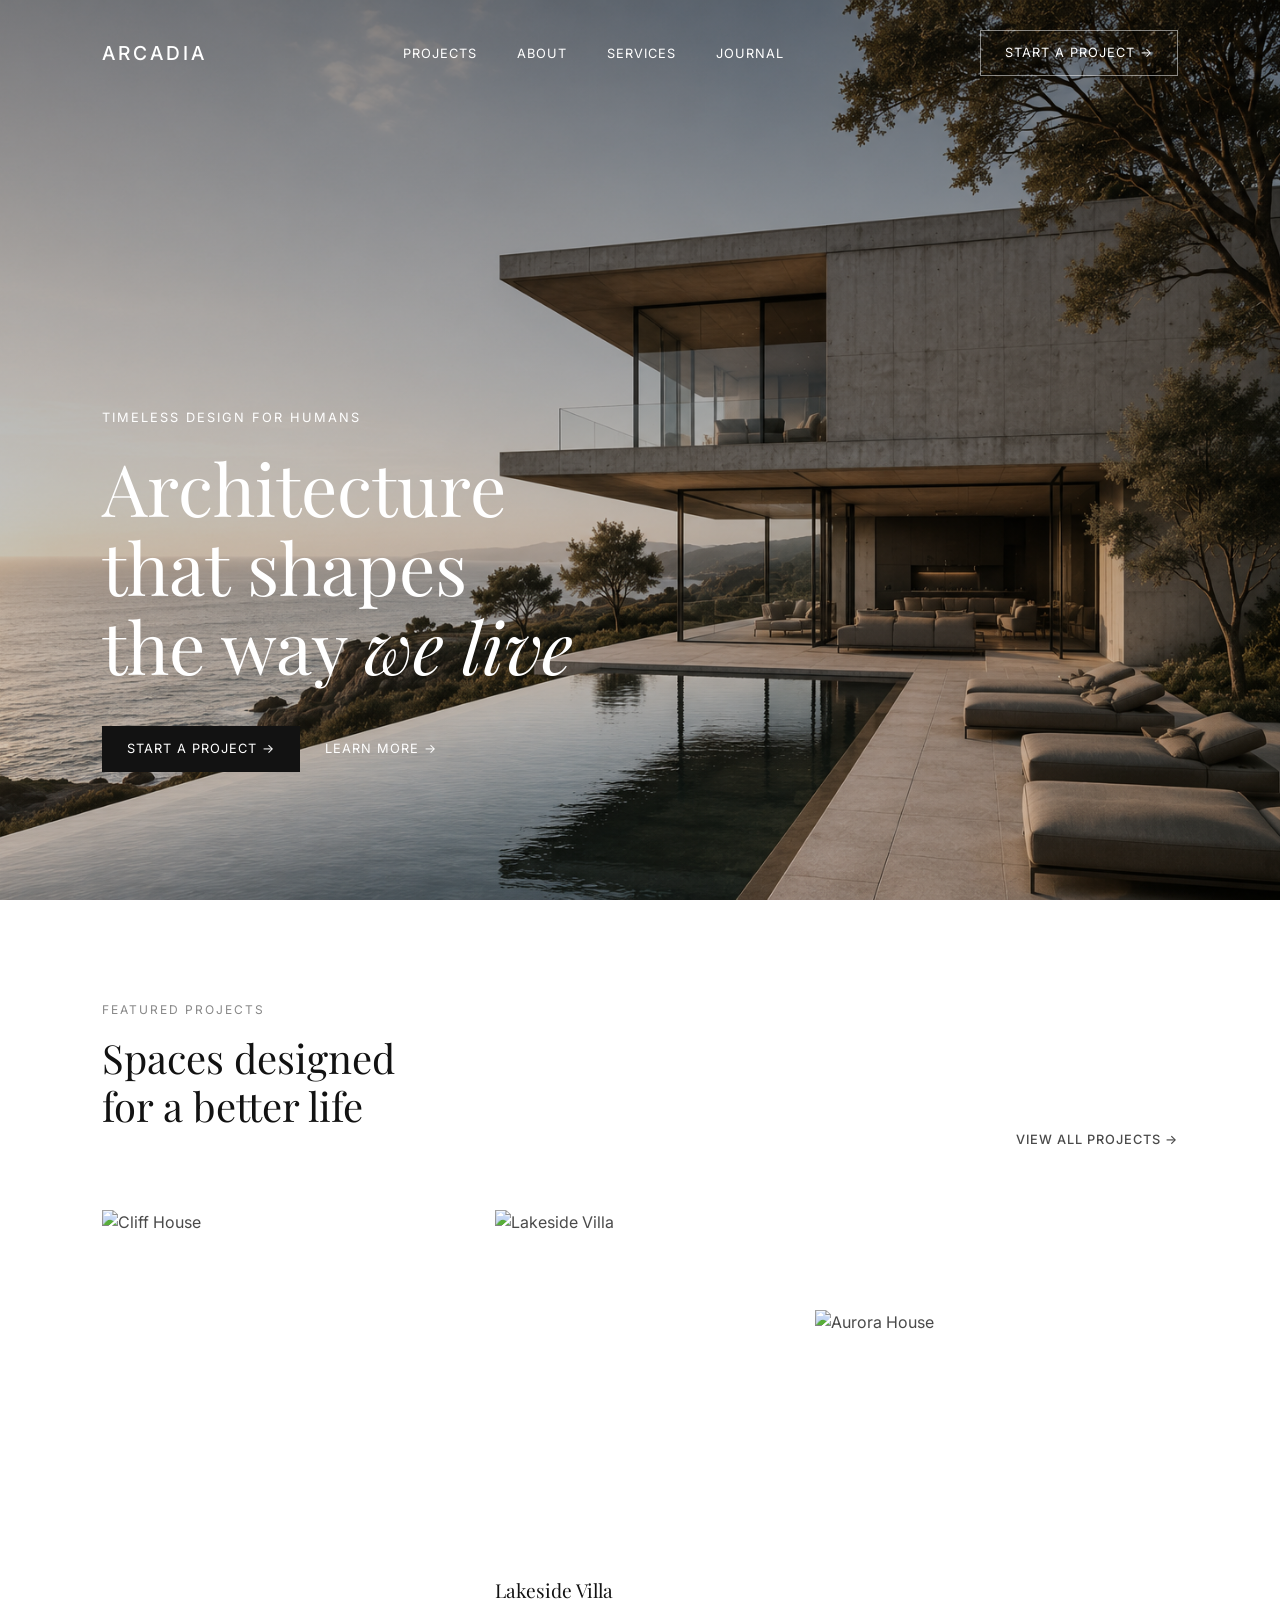
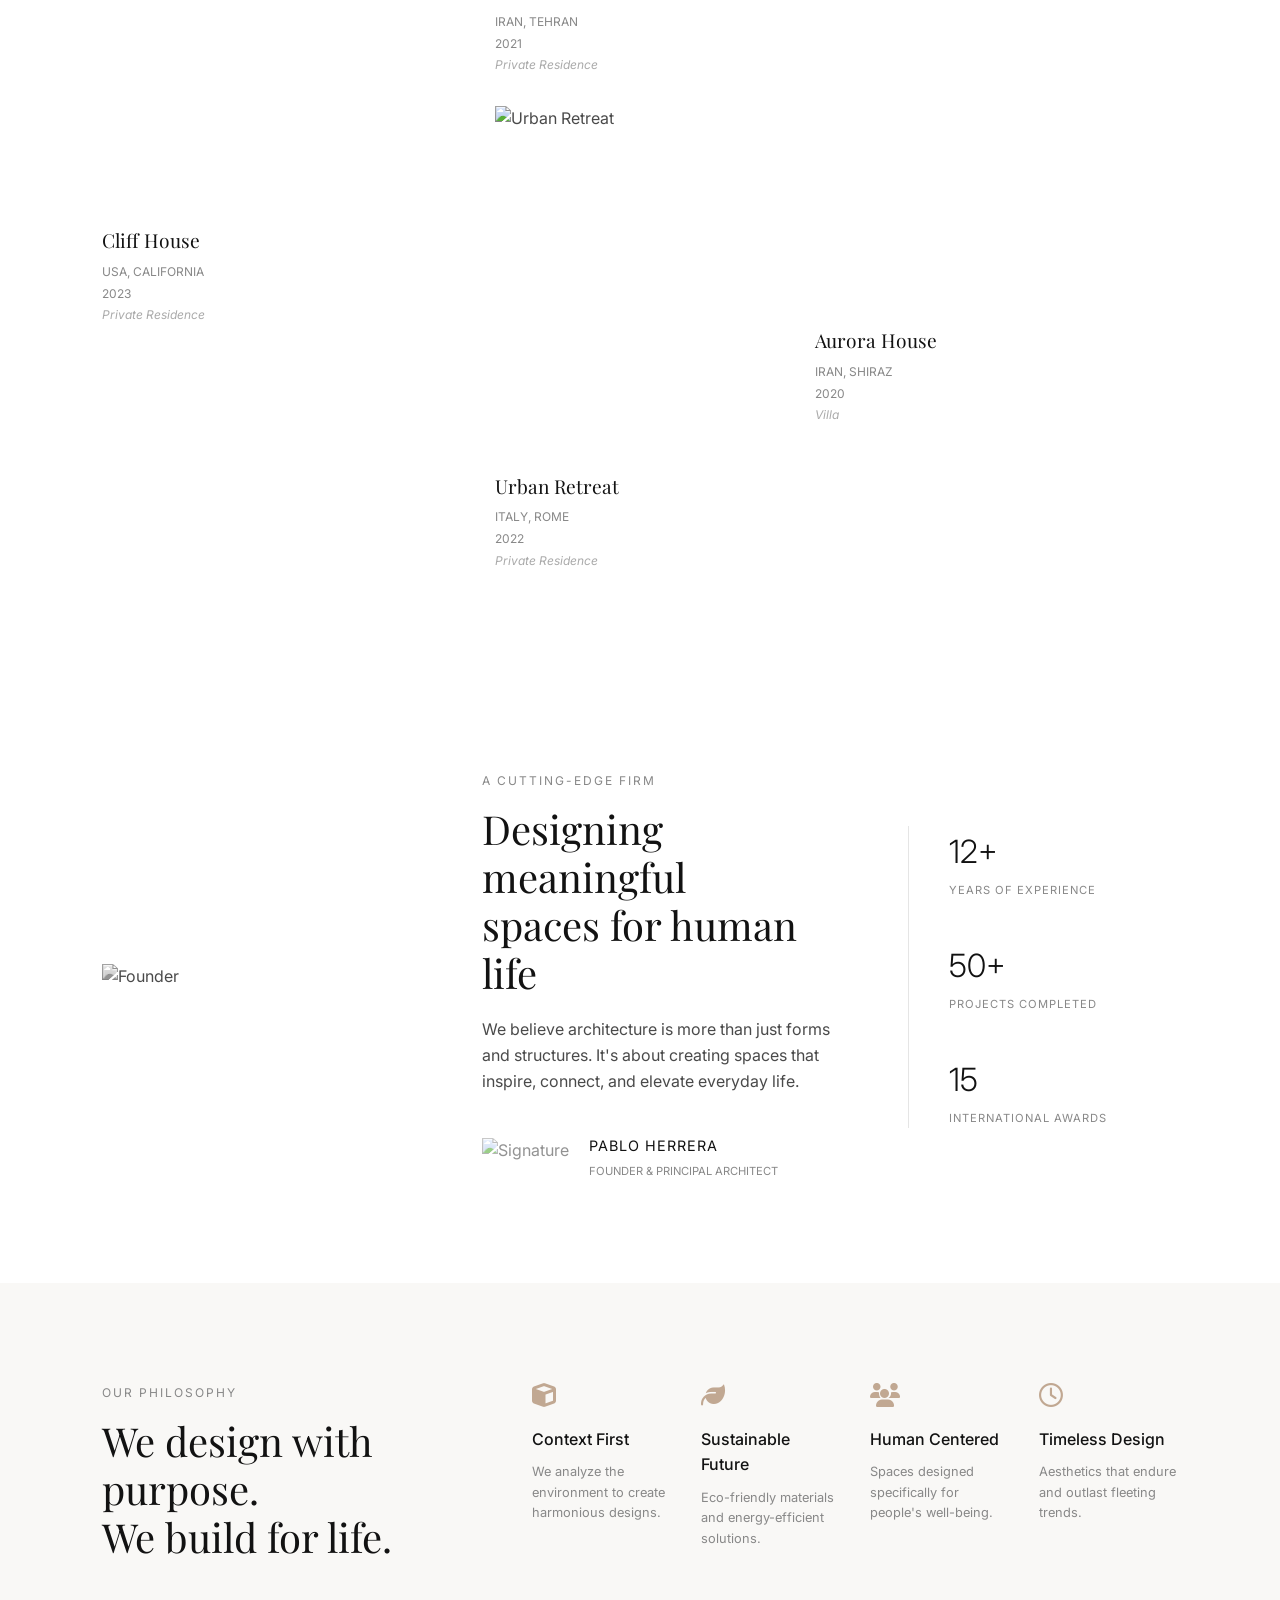
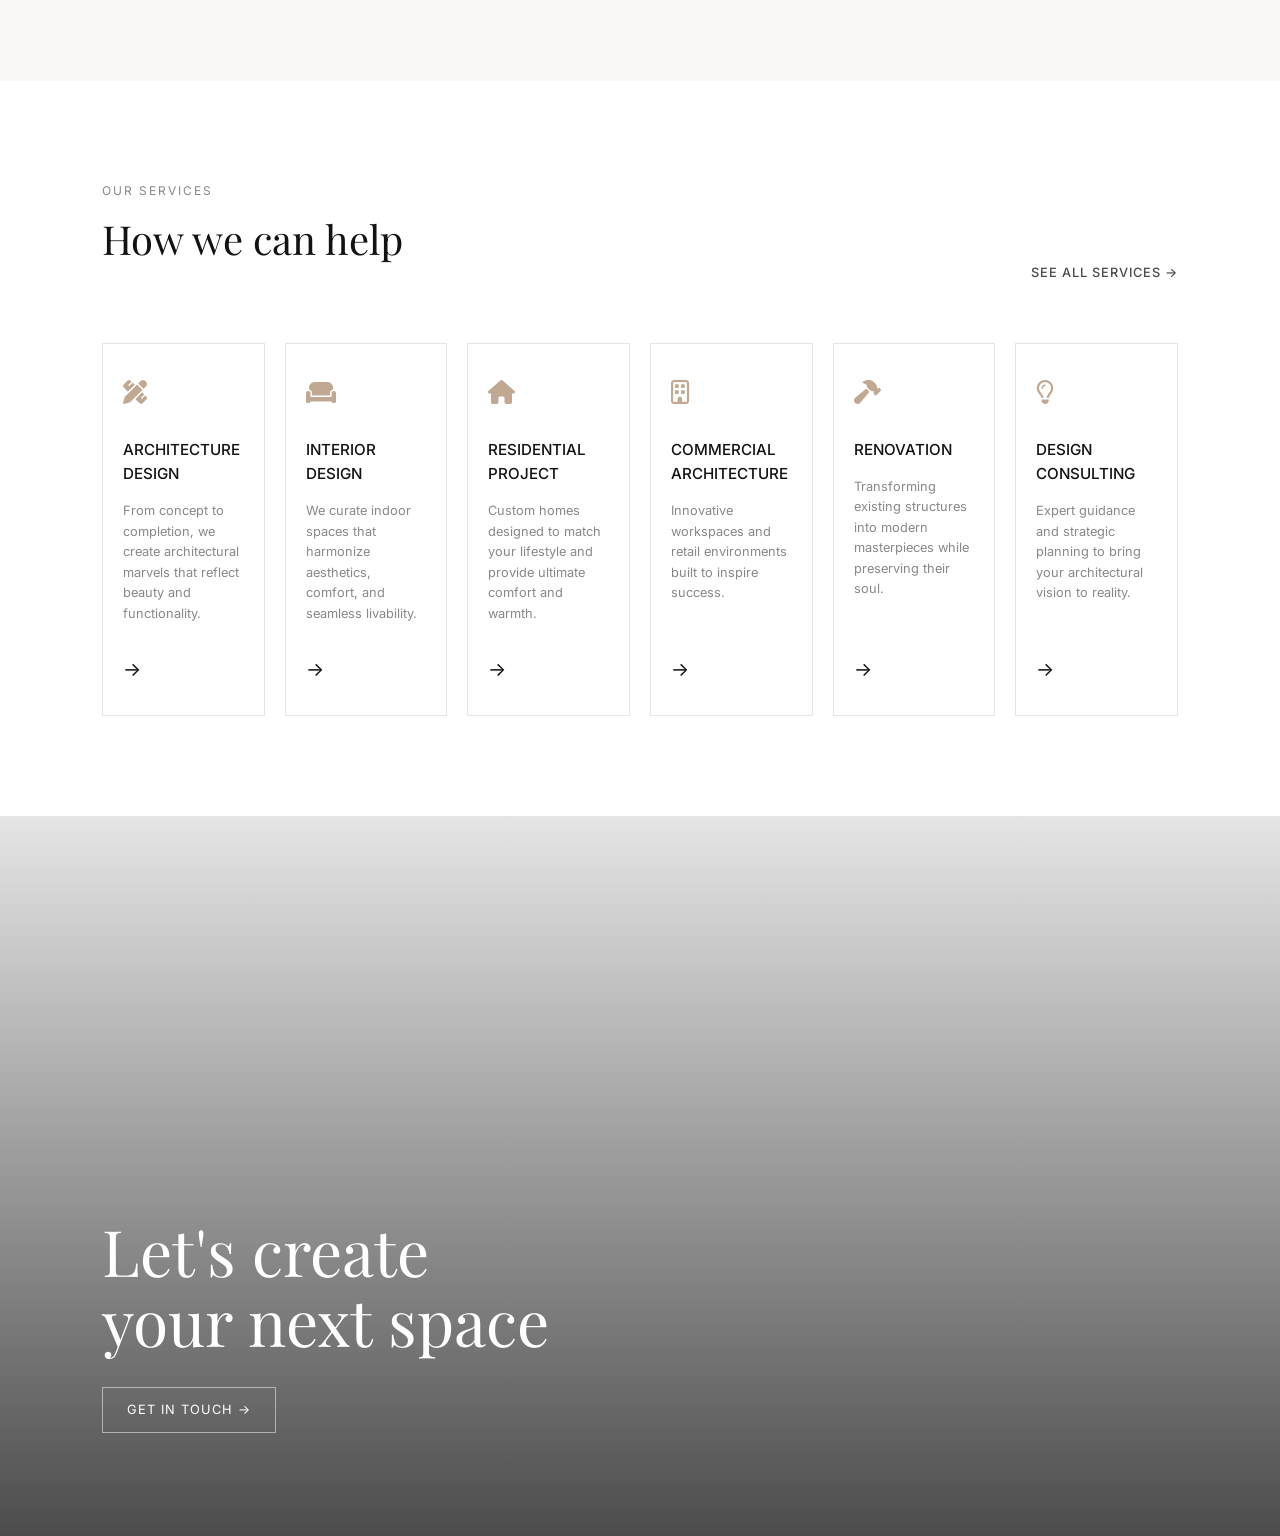
==== index.html @ d70ce988 "Initial commit - Arcadia Architecture Website" ====
<!DOCTYPE html>
<html lang="en">
<head>
    <meta charset="UTF-8">
    <meta name="viewport" content="width=device-width, initial-scale=1.0">
    <title>Arcadia - Architecture</title>
    <!-- Google Fonts -->
    <link rel="preconnect" href="https://fonts.googleapis.com">
    <link rel="preconnect" href="https://fonts.gstatic.com" crossorigin>
    <link href="https://fonts.googleapis.com/css2?family=Inter:wght@300;400;500;600&family=Playfair+Display:ital,wght@0,400;0,600;1,400&display=swap" rel="stylesheet">
    <!-- FontAwesome for Icons -->
    <link rel="stylesheet" href="https://cdnjs.cloudflare.com/ajax/libs/font-awesome/6.4.0/css/all.min.css">
    <link rel="stylesheet" href="style.css">
</head>
<body>

    <!-- Header & Hero Section -->
    <header class="hero-section">
        <nav class="navbar">
            <div class="logo">ARCADIA</div>
            <ul class="nav-links">
                <li><a href="#">PROJECTS</a></li>
                <li><a href="#">ABOUT</a></li>
                <li><a href="#">SERVICES</a></li>
                <li><a href="#">JOURNAL</a></li>
            </ul>
            <a href="#" class="btn btn-outline">START A PROJECT &rarr;</a>
        </nav>

        <div class="hero-content">
            <span class="subtitle">TIMELESS DESIGN FOR HUMANS</span>
            <h1 class="hero-title">Architecture<br>that shapes<br>the way <i>we live</i></h1>
            <div class="hero-buttons">
                <a href="#" class="btn btn-dark">START A PROJECT &rarr;</a>
                <a href="#" class="btn btn-text">LEARN MORE &rarr;</a>
            </div>
        </div>
    </header>

    <!-- Featured Projects Section -->
    <section class="featured-projects section-padding">
        <div class="section-header">
            <div class="header-left">
                <span class="section-subtitle">FEATURED PROJECTS</span>
                <h2 class="section-title">Spaces designed<br>for a better life</h2>
            </div>
            <a href="#" class="view-all">VIEW ALL PROJECTS &rarr;</a>
        </div>

        <div class="projects-grid">
            <!-- Column 1 -->
            <div class="project-col">
                <div class="project-card large-card">
                    <img src="assets/project-1.jpg" alt="Cliff House" class="project-img">
                    <div class="project-info">
                        <h3>Cliff House</h3>
                        <p>USA, CALIFORNIA<br>2023<br><span>Private Residence</span></p>
                    </div>
                </div>
            </div>
            <!-- Column 2 -->
            <div class="project-col center-col">
                <div class="project-card small-card">
                    <img src="assets/project-2.jpg" alt="Lakeside Villa" class="project-img">
                    <div class="project-info">
                        <h3>Lakeside Villa</h3>
                        <p>IRAN, TEHRAN<br>2021<br><span>Private Residence</span></p>
                    </div>
                </div>
                <div class="project-card small-card">
                    <img src="assets/project-3.jpg" alt="Urban Retreat" class="project-img">
                    <div class="project-info">
                        <h3>Urban Retreat</h3>
                        <p>ITALY, ROME<br>2022<br><span>Private Residence</span></p>
                    </div>
                </div>
            </div>
            <!-- Column 3 -->
            <div class="project-col offset-col">
                <div class="project-card large-card">
                    <img src="assets/project-4.jpg" alt="Aurora House" class="project-img">
                    <div class="project-info">
                        <h3>Aurora House</h3>
                        <p>IRAN, SHIRAZ<br>2020<br><span>Villa</span></p>
                    </div>
                </div>
            </div>
        </div>
    </section>

    <!-- About / Founder Section -->
    <section class="founder-section section-padding">
        <div class="founder-img-wrapper">
            <img src="assets/founder.jpg" alt="Founder" class="founder-img">
        </div>
        <div class="founder-content">
            <span class="section-subtitle">A CUTTING-EDGE FIRM</span>
            <h2 class="section-title">Designing meaningful<br>spaces for human life</h2>
            <p class="description">We believe architecture is more than just forms and structures. It's about creating spaces that inspire, connect, and elevate everyday life.</p>
            <div class="founder-signature">
                <img src="assets/signature.png" alt="Signature" class="signature">
                <div class="founder-name">
                    <h4>PABLO HERRERA</h4>
                    <span>FOUNDER & PRINCIPAL ARCHITECT</span>
                </div>
            </div>
        </div>
        <div class="founder-stats">
            <div class="stat-item">
                <h3>12+</h3>
                <p>YEARS OF EXPERIENCE</p>
            </div>
            <div class="stat-item">
                <h3>50+</h3>
                <p>PROJECTS COMPLETED</p>
            </div>
            <div class="stat-item">
                <h3>15</h3>
                <p>INTERNATIONAL AWARDS</p>
            </div>
        </div>
    </section>

    <!-- Philosophy Section -->
    <section class="philosophy-section section-padding bg-light">
        <div class="philosophy-left">
            <span class="section-subtitle">OUR PHILOSOPHY</span>
            <h2 class="section-title">We design with purpose.<br>We build for life.</h2>
        </div>
        <div class="philosophy-right">
            <div class="phil-item">
                <i class="fa-solid fa-cube"></i>
                <h4>Context First</h4>
                <p>We analyze the environment to create harmonious designs.</p>
            </div>
            <div class="phil-item">
                <i class="fa-solid fa-leaf"></i>
                <h4>Sustainable Future</h4>
                <p>Eco-friendly materials and energy-efficient solutions.</p>
            </div>
            <div class="phil-item">
                <i class="fa-solid fa-users"></i>
                <h4>Human Centered</h4>
                <p>Spaces designed specifically for people's well-being.</p>
            </div>
            <div class="phil-item">
                <i class="fa-regular fa-clock"></i>
                <h4>Timeless Design</h4>
                <p>Aesthetics that endure and outlast fleeting trends.</p>
            </div>
        </div>
    </section>

    <!-- Services Section -->
    <section class="services-section section-padding">
        <div class="section-header">
            <div class="header-left">
                <span class="section-subtitle">OUR SERVICES</span>
                <h2 class="section-title">How we can help</h2>
            </div>
            <a href="#" class="view-all">SEE ALL SERVICES &rarr;</a>
        </div>

        <div class="services-grid">
            <!-- Service 1 -->
            <div class="service-card">
                <div class="service-icon"><i class="fa-solid fa-pen-ruler"></i></div>
                <h4>Architecture Design</h4>
                <p>From concept to completion, we create architectural marvels that reflect beauty and functionality.</p>
                <a href="#" class="service-link">&rarr;</a>
            </div>
            <!-- Service 2 -->
            <div class="service-card">
                <div class="service-icon"><i class="fa-solid fa-couch"></i></div>
                <h4>Interior Design</h4>
                <p>We curate indoor spaces that harmonize aesthetics, comfort, and seamless livability.</p>
                <a href="#" class="service-link">&rarr;</a>
            </div>
            <!-- Service 3 -->
            <div class="service-card">
                <div class="service-icon"><i class="fa-solid fa-house"></i></div>
                <h4>Residential Project</h4>
                <p>Custom homes designed to match your lifestyle and provide ultimate comfort and warmth.</p>
                <a href="#" class="service-link">&rarr;</a>
            </div>
            <!-- Service 4 -->
            <div class="service-card">
                <div class="service-icon"><i class="fa-regular fa-building"></i></div>
                <h4>Commercial Architecture</h4>
                <p>Innovative workspaces and retail environments built to inspire success.</p>
                <a href="#" class="service-link">&rarr;</a>
            </div>
            <!-- Service 5 -->
            <div class="service-card">
                <div class="service-icon"><i class="fa-solid fa-hammer"></i></div>
                <h4>Renovation</h4>
                <p>Transforming existing structures into modern masterpieces while preserving their soul.</p>
                <a href="#" class="service-link">&rarr;</a>
            </div>
            <!-- Service 6 -->
            <div class="service-card">
                <div class="service-icon"><i class="fa-regular fa-lightbulb"></i></div>
                <h4>Design Consulting</h4>
                <p>Expert guidance and strategic planning to bring your architectural vision to reality.</p>
                <a href="#" class="service-link">&rarr;</a>
            </div>
        </div>
    </section>

    <!-- Footer CTA Section -->
    <footer class="footer-cta">
        <div class="footer-content">
            <h2>Let's create<br>your next space</h2>
            <a href="#" class="btn btn-outline footer-btn">GET IN TOUCH &rarr;</a>
        </div>
    </footer>

    <script src="script.js"></script>
</body>
</html>
---- style.css ----
/* --- CSS Reset & Variables --- */
:root {
    --primary-color: #121212;
    --text-color: #4a4a4a;
    --light-bg: #f9f8f6;
    --border-color: #e5e5e5;
    --font-heading: 'Playfair Display', serif;
    --font-body: 'Inter', sans-serif;
    --transition: all 0.3s ease;
}

* {
    margin: 0;
    padding: 0;
    box-sizing: border-box;
}

body {
    font-family: var(--font-body);
    color: var(--text-color);
    line-height: 1.6;
    background-color: #fff;
    overflow-x: hidden;
}

h1,
h2,
h3,
h4 {
    font-family: var(--font-heading);
    color: var(--primary-color);
    font-weight: 400;
}

a {
    text-decoration: none;
    color: inherit;
    transition: var(--transition);
}

.section-padding {
    padding: 100px 8%;
}

.bg-light {
    background-color: var(--light-bg);
}

/* Typography Classes */
.section-subtitle {
    font-size: 0.75rem;
    text-transform: uppercase;
    letter-spacing: 2px;
    color: #888;
    display: block;
    margin-bottom: 15px;
}

.section-title {
    font-size: 2.5rem;
    line-height: 1.2;
    margin-bottom: 20px;
}

/* Buttons */
.btn {
    display: inline-block;
    padding: 12px 24px;
    font-size: 0.8rem;
    letter-spacing: 1px;
    text-transform: uppercase;
    cursor: pointer;
    border: 1px solid transparent;
}

.btn-outline {
    border-color: rgba(255, 255, 255, 0.5);
    color: #fff;
}

.btn-outline:hover {
    background: #fff;
    color: var(--primary-color);
}

.btn-dark {
    background: var(--primary-color);
    color: #fff;
}

.btn-dark:hover {
    background: #333;
}

.btn-text {
    color: #fff;
    padding: 12px 0;
    margin-left: 20px;
}

.btn-text:hover {
    opacity: 0.7;
}

/* --- Header & Hero --- */
.hero-section {
    height: 100vh;
    background: url('assets/hero-bg.jpg') center/cover no-repeat;
    position: relative;
    display: flex;
    flex-direction: column;
}

/* Overlay to darken background slightly for text readability */
.hero-section::before {
    content: '';
    position: absolute;
    top: 0;
    left: 0;
    width: 100%;
    height: 100%;
    background: linear-gradient(to bottom, rgba(0, 0, 0, 0.4) 0%, rgba(0, 0, 0, 0.1) 100%);
    z-index: 1;
}

.navbar {
    position: fixed;
    top: 0;
    width: 100%;
    padding: 30px 8%;
    display: flex;
    justify-content: space-between;
    align-items: center;
    z-index: 100;
    color: #fff;
    transition: var(--transition);
}

.navbar.scrolled {
    background: #fff;
    color: var(--primary-color);
    padding: 20px 8%;
    box-shadow: 0 2px 10px rgba(0, 0, 0, 0.1);
}

.navbar.scrolled .btn-outline {
    border-color: var(--primary-color);
    color: var(--primary-color);
}

.navbar.scrolled .btn-outline:hover {
    background: var(--primary-color);
    color: #fff;
}

.logo {
    font-size: 1.2rem;
    letter-spacing: 3px;
    font-weight: 500;
}

.nav-links {
    list-style: none;
    display: flex;
    gap: 40px;
}

.nav-links li a {
    font-size: 0.8rem;
    letter-spacing: 1px;
}

.hero-content {
    position: relative;
    z-index: 2;
    margin-top: auto;
    margin-bottom: 10%;
    padding: 0 8%;
    color: #fff;
}

.hero-content .subtitle {
    font-size: 0.8rem;
    letter-spacing: 2px;
    margin-bottom: 20px;
    display: block;
}

.hero-title {
    font-size: 4.5rem;
    line-height: 1.1;
    margin-bottom: 40px;
    color: #fff;
}

.hero-title i {
    font-family: var(--font-heading);
}

/* --- Featured Projects --- */
.section-header {
    display: flex;
    justify-content: space-between;
    align-items: flex-end;
    margin-bottom: 60px;
}

.view-all {
    font-size: 0.8rem;
    letter-spacing: 1px;
    text-transform: uppercase;
    font-weight: 500;
}

.view-all:hover {
    color: #000;
}

.projects-grid {
    display: flex;
    gap: 30px;
}

.project-col {
    flex: 1;
    display: flex;
    flex-direction: column;
    gap: 30px;
}

.project-col.center-col {
    flex: 0.8;
    /* slightly narrower */
}

.project-col.offset-col {
    padding-top: 100px;
    /* Offset the right column */
}

.project-card {
    position: relative;
}

.project-img {
    width: 100%;
    height: auto;
    display: block;
    object-fit: cover;
}

.large-card .project-img {
    height: 600px;
}

.small-card .project-img {
    height: 350px;
}

.project-info {
    margin-top: 15px;
}

.project-info h3 {
    font-size: 1.2rem;
    margin-bottom: 5px;
}

.project-info p {
    font-size: 0.75rem;
    color: #888;
    line-height: 1.8;
}

.project-info span {
    font-style: italic;
    color: #aaa;
}

/* --- Founder Section --- */
.founder-section {
    display: flex;
    align-items: center;
    gap: 60px;
}

.founder-img-wrapper {
    flex: 0.35;
}

.founder-img {
    width: 100%;
    filter: grayscale(100%);
    /* based on design */
}

.founder-content {
    flex: 0.4;
}

.founder-content .description {
    font-size: 1rem;
    margin-bottom: 40px;
}

.founder-signature {
    display: flex;
    align-items: center;
    gap: 20px;
}

.signature {
    height: 40px;
    filter: opacity(0.6);
}

.founder-name h4 {
    font-size: 0.9rem;
    font-family: var(--font-body);
    letter-spacing: 1px;
}

.founder-name span {
    font-size: 0.7rem;
    color: #888;
}

.founder-stats {
    flex: 0.25;
    display: flex;
    flex-direction: column;
    gap: 40px;
    padding-left: 40px;
    border-left: 1px solid var(--border-color);
}

.stat-item h3 {
    font-size: 2rem;
    margin-bottom: 5px;
    font-family: var(--font-body);
    font-weight: 300;
}

.stat-item p {
    font-size: 0.7rem;
    letter-spacing: 1px;
    color: #888;
}

/* --- Philosophy Section --- */
.philosophy-section {
    display: flex;
    justify-content: space-between;
    align-items: flex-start;
}

.philosophy-left {
    flex: 0.35;
}

.philosophy-right {
    flex: 0.6;
    display: grid;
    grid-template-columns: repeat(4, 1fr);
    gap: 30px;
}

.phil-item i {
    font-size: 1.5rem;
    color: #c1a892;
    /* bronze/sand accent */
    margin-bottom: 20px;
}

.phil-item h4 {
    font-size: 1rem;
    font-family: var(--font-body);
    font-weight: 500;
    margin-bottom: 10px;
}

.phil-item p {
    font-size: 0.8rem;
    color: #888;
}

/* --- Services Section --- */
.services-grid {
    display: grid;
    grid-template-columns: repeat(6, 1fr);
    gap: 20px;
}

.service-card {
    border: 1px solid var(--border-color);
    padding: 30px 20px;
    display: flex;
    flex-direction: column;
    transition: var(--transition);
}

.service-card:hover {
    box-shadow: 0 10px 30px rgba(0, 0, 0, 0.05);
    transform: translateY(-5px);
}

.service-icon {
    font-size: 1.5rem;
    color: #c1a892;
    margin-bottom: 25px;
}

.service-card h4 {
    font-family: var(--font-body);
    font-size: 0.95rem;
    font-weight: 500;
    margin-bottom: 15px;
    text-transform: uppercase;
}

.service-card p {
    font-size: 0.8rem;
    color: #888;
    margin-bottom: 30px;
    flex-grow: 1;
}

.service-link {
    font-size: 1.2rem;
    color: var(--primary-color);
    align-self: flex-start;
}

/* --- Footer CTA --- */
.footer-cta {
    height: 80vh;
    background: url('assets/footer-bg.jpg') center/cover no-repeat;
    position: relative;
    display: flex;
    align-items: flex-end;
    padding: 8%;
}

.footer-cta::before {
    content: '';
    position: absolute;
    top: 0;
    left: 0;
    width: 100%;
    height: 100%;
    background: linear-gradient(to top, rgba(0, 0, 0, 0.7) 0%, rgba(0, 0, 0, 0.1) 100%);
}

.footer-content {
    position: relative;
    z-index: 2;
    color: #fff;
}

.footer-content h2 {
    font-size: 4rem;
    color: #fff;
    line-height: 1.1;
    margin-bottom: 30px;
}

/* --- Responsive Design Basics --- */
@media (max-width: 1024px) {

    .projects-grid,
    .philosophy-right {
        grid-template-columns: repeat(2, 1fr);
        flex-wrap: wrap;
    }

    .services-grid {
        grid-template-columns: repeat(3, 1fr);
    }

    .founder-section {
        flex-direction: column;
    }

    .founder-stats {
        border-left: none;
        border-top: 1px solid var(--border-color);
        padding-top: 40px;
        padding-left: 0;
        flex-direction: row;
    }
}

@media (max-width: 768px) {
    .hero-title {
        font-size: 3rem;
    }

    .services-grid {
        grid-template-columns: repeat(2, 1fr);
    }

    .philosophy-section,
    .project-col {
        flex-direction: column;
    }

    .project-col.offset-col {
        padding-top: 0;
    }

    .nav-links {
        display: none;
    }

    /* Mobile menu needed */
}

/* =========================================
   INNER PAGES STYLES (Projects, About, etc.)
   ========================================= */

/* Inner Page Hero (Shorter height) */
.page-hero {
    height: 60vh;
    background-size: cover;
    background-position: center;
    position: relative;
    display: flex;
    flex-direction: column;
    justify-content: center;
    align-items: center;
}

.page-hero::before {
    content: '';
    position: absolute;
    top: 0;
    left: 0;
    width: 100%;
    height: 100%;
    background: linear-gradient(to bottom, rgba(0, 0, 0, 0.5) 0%, rgba(0, 0, 0, 0.2) 100%);
    z-index: 1;
}

.text-center {
    text-align: center;
    align-items: center;
    margin-bottom: 0;
}

/* Projects Filters */
.project-filters {
    display: flex;
    justify-content: center;
    flex-wrap: wrap;
    gap: 30px;
    margin-bottom: 60px;
}

.filter-btn {
    background: none;
    border: none;
    font-family: var(--font-body);
    font-size: 0.85rem;
    letter-spacing: 1px;
    text-transform: uppercase;
    color: #888;
    cursor: pointer;
    padding-bottom: 5px;
    border-bottom: 1px solid transparent;
    transition: var(--transition);
}

.filter-btn:hover,
.filter-btn.active {
    color: var(--primary-color);
    border-bottom-color: var(--primary-color);
}

/* Portfolio Grid */
.portfolio-grid {
    display: flex;
    gap: 40px;
}

.portfolio-col {
    flex: 1;
    display: flex;
    flex-direction: column;
    gap: 60px;
    /* Space between projects vertically */
}

/* The offset creates the aesthetic masonry look */
.portfolio-col.offset-col {
    margin-top: 100px;
}

/* Responsive adjustments for the new grid */
@media (max-width: 768px) {
    .portfolio-grid {
        flex-direction: column;
        gap: 40px;
    }

    .portfolio-col {
        gap: 40px;
    }

    .portfolio-col.offset-col {
        margin-top: 0;
    }

    .project-filters {
        gap: 15px;
    }

    .filter-btn {
        font-size: 0.75rem;
    }
}

/* =========================================
   ABOUT PAGE STYLES
   ========================================= */

/* Story Section */
.about-story {
    display: flex;
    gap: 60px;
    align-items: flex-start;
}

.story-left {
    flex: 0.5;
}

.story-left h2 {
    font-size: 2.2rem;
    line-height: 1.4;
    color: var(--primary-color);
}

.story-right {
    flex: 0.5;
}

.story-right p {
    margin-bottom: 20px;
    color: #666;
    font-size: 0.95rem;
    line-height: 1.8;
}

/* Team Section */
.team-grid {
    display: grid;
    grid-template-columns: repeat(4, 1fr);
    gap: 30px;
}

.team-card {
    text-align: left;
    transition: var(--transition);
}

.team-img-wrap {
    width: 100%;
    aspect-ratio: 3/4;
    overflow: hidden;
    margin-bottom: 20px;
}

.team-img {
    width: 100%;
    height: 100%;
    object-fit: cover;
    filter: grayscale(100%);
    transition: var(--transition);
}

.team-card:hover .team-img {
    filter: grayscale(0%);
    transform: scale(1.05);
}

.team-info h4 {
    font-family: var(--font-body);
    font-size: 1.1rem;
    font-weight: 500;
    margin-bottom: 5px;
}

.team-info span {
    font-size: 0.75rem;
    color: #888;
    letter-spacing: 1px;
    text-transform: uppercase;
}

/* Responsive adjustments for About Page */
@media (max-width: 1024px) {
    .team-grid {
        grid-template-columns: repeat(2, 1fr);
    }
}

@media (max-width: 768px) {
    .about-story {
        flex-direction: column;
        gap: 30px;
    }

    .story-left h2 {
        font-size: 1.8rem;
    }

    .team-grid {
        grid-template-columns: 1fr;
    }
}

/* =========================================
   SERVICES PAGE STYLES
   ========================================= */

/* Services Intro */
.services-intro {
    max-width: 800px;
    margin: 0 auto;
}

.intro-text {
    font-size: 1.1rem;
    color: #666;
    line-height: 1.8;
    margin-top: 20px;
}

/* Detailed Services Rows */
.service-row {
    display: flex;
    align-items: center;
    gap: 80px;
}

/* Reverse the order for even rows (Text left, Image right) */
.service-row.reverse-row {
    flex-direction: row;
}

.service-img-col {
    flex: 0.5;
}

.service-detail-img {
    width: 100%;
    height: 600px;
    object-fit: cover;
    box-shadow: 0 20px 40px rgba(0, 0, 0, 0.08);
}

.service-text-col {
    flex: 0.5;
}

.service-text-col .service-icon {
    font-size: 2.5rem;
    color: #c1a892;
    margin-bottom: 20px;
}

.service-text-col h2 {
    font-size: 2.5rem;
    margin-bottom: 25px;
}

.service-text-col p {
    color: #666;
    margin-bottom: 20px;
    line-height: 1.8;
}

.service-features {
    list-style: none;
    margin-top: 30px;
    padding-top: 30px;
    border-top: 1px solid var(--border-color);
}

.service-features li {
    margin-bottom: 15px;
    color: var(--primary-color);
    font-weight: 500;
    display: flex;
    align-items: center;
    gap: 15px;
}

.service-features li i {
    color: #c1a892;
    font-size: 0.9rem;
}

/* Responsive adjustments for Services Page */
@media (max-width: 992px) {

    .service-row,
    .service-row.reverse-row {
        flex-direction: column;
        gap: 40px;
    }

    .service-detail-img {
        height: 400px;
    }
}

/* =========================================
   JOURNAL PAGE STYLES
   ========================================= */

/* Featured Post */
.featured-post {
    display: flex;
    align-items: center;
    gap: 60px;
}

.featured-img-wrap {
    flex: 0.6;
    overflow: hidden;
}

.featured-img {
    width: 100%;
    height: 500px;
    object-fit: cover;
    transition: transform 0.5s ease;
}

.featured-post:hover .featured-img {
    transform: scale(1.03);
}

.featured-content {
    flex: 0.4;
}

.post-meta {
    display: flex;
    gap: 15px;
    margin-bottom: 20px;
    font-size: 0.75rem;
    letter-spacing: 1px;
}

.post-category {
    color: #c1a892;
    font-weight: 600;
}

.post-date {
    color: #888;
}

.featured-content h2 {
    font-size: 2.2rem;
    margin-bottom: 20px;
    line-height: 1.2;
}

.featured-content p {
    color: #666;
    margin-bottom: 30px;
    line-height: 1.8;
}

.read-more {
    font-size: 0.8rem;
    letter-spacing: 1px;
    text-transform: uppercase;
    font-weight: 500;
    color: var(--primary-color);
    border-bottom: 1px solid var(--primary-color);
    padding-bottom: 3px;
    display: inline-block;
}

.read-more:hover {
    color: #c1a892;
    border-color: #c1a892;
}

/* Journal Grid */
.journal-grid {
    display: grid;
    grid-template-columns: repeat(3, 1fr);
    gap: 40px;
}

.journal-card {
    display: flex;
    flex-direction: column;
}

.journal-img-link {
    display: block;
    overflow: hidden;
    margin-bottom: 25px;
    aspect-ratio: 4/3;
}

.journal-img {
    width: 100%;
    height: 100%;
    object-fit: cover;
    transition: transform 0.5s ease;
}

.journal-card:hover .journal-img {
    transform: scale(1.05);
}

.journal-info h3 {
    font-size: 1.4rem;
    margin-bottom: 20px;
    line-height: 1.3;
}

.journal-info h3 a:hover {
    color: #c1a892;
}

/* Responsive adjustments for Journal Page */
@media (max-width: 992px) {
    .featured-post {
        flex-direction: column;
        gap: 30px;
    }

    .featured-img-wrap,
    .featured-content {
        flex: 1;
        width: 100%;
    }

    .featured-img {
        height: 400px;
    }

    .journal-grid {
        grid-template-columns: repeat(2, 1fr);
    }
}

@media (max-width: 768px) {
    .journal-grid {
        grid-template-columns: 1fr;
    }
}

/* =========================================
   CONTACT PAGE STYLES
   ========================================= */

.contact-section {
    display: flex;
    gap: 80px;
    align-items: flex-start;
}

.contact-info-col {
    flex: 0.35;
}

.info-block {
    margin-bottom: 40px;
}

.info-block h4 {
    font-family: var(--font-body);
    font-size: 0.85rem;
    letter-spacing: 1px;
    text-transform: uppercase;
    color: #888;
    margin-bottom: 10px;
}

.info-block p {
    font-size: 1.1rem;
    color: var(--primary-color);
    line-height: 1.6;
}

.social-links {
    display: flex;
    gap: 20px;
}

.social-links a {
    font-size: 1.2rem;
    color: var(--primary-color);
    transition: var(--transition);
}

.social-links a:hover {
    color: #c1a892;
}

/* Contact Form */
.contact-form-col {
    flex: 0.65;
    background: var(--light-bg);
    padding: 60px;
    border: 1px solid var(--border-color);
}

.project-form {
    display: flex;
    flex-direction: column;
    gap: 40px;
}

.form-row {
    display: flex;
    gap: 40px;
}

.form-group {
    flex: 1;
    display: flex;
    flex-direction: column;
}

.form-group label {
    font-size: 0.8rem;
    letter-spacing: 1px;
    text-transform: uppercase;
    color: #888;
    margin-bottom: 10px;
}

.form-group input,
.form-group select,
.form-group textarea {
    width: 100%;
    padding: 10px 0;
    border: none;
    border-bottom: 1px solid var(--border-color);
    background: transparent;
    font-family: var(--font-body);
    font-size: 1rem;
    color: var(--primary-color);
    transition: var(--transition);
}

.form-group input:focus,
.form-group select:focus,
.form-group textarea:focus {
    outline: none;
    border-bottom-color: var(--primary-color);
}

/* Specific styling for select dropdown */
.form-group select {
    cursor: pointer;
    appearance: none;
}

.submit-btn {
    align-self: flex-start;
    padding: 15px 35px;
    margin-top: 10px;
}

/* Responsive adjustments for Contact Page */
@media (max-width: 992px) {
    .contact-section {
        flex-direction: column;
        gap: 60px;
    }

    .contact-info-col,
    .contact-form-col {
        flex: 1;
        width: 100%;
    }

    .contact-form-col {
        padding: 40px 20px;
    }

    .form-row {
        flex-direction: column;
        gap: 40px;
    }
}
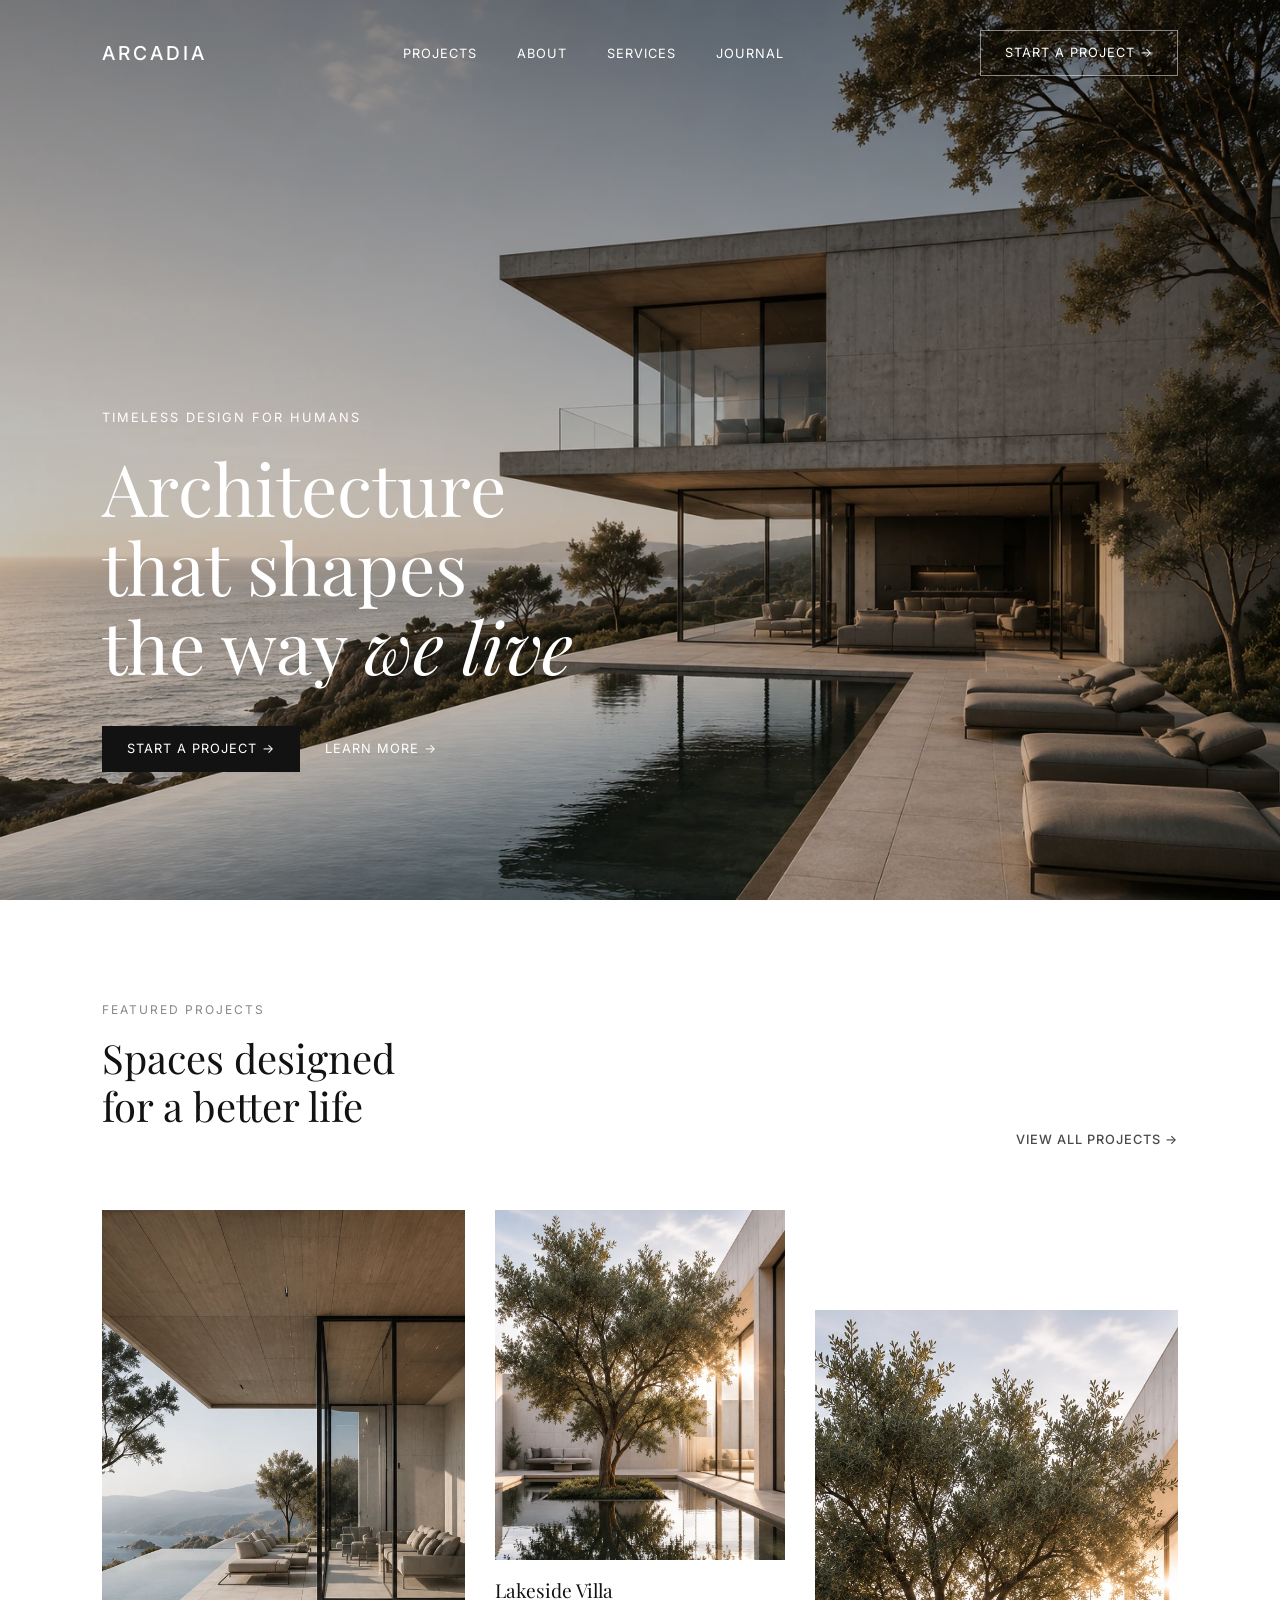
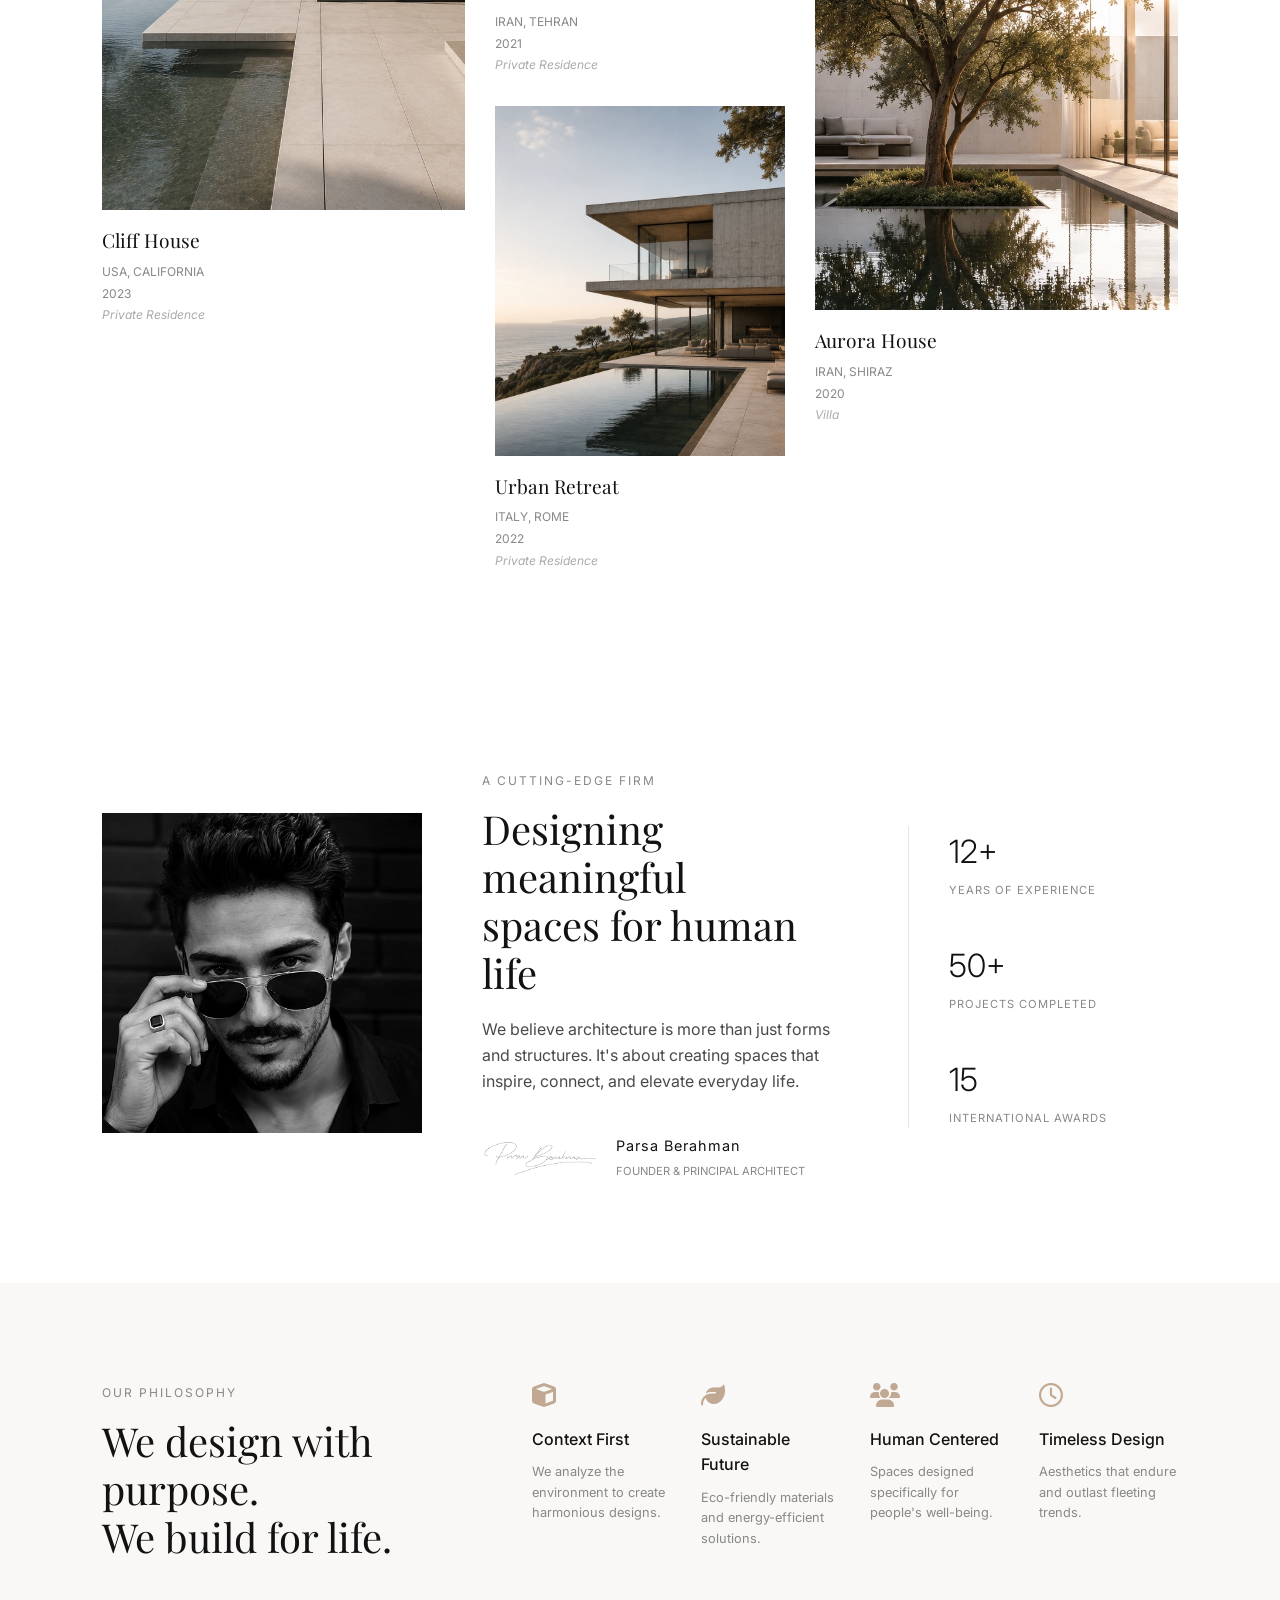
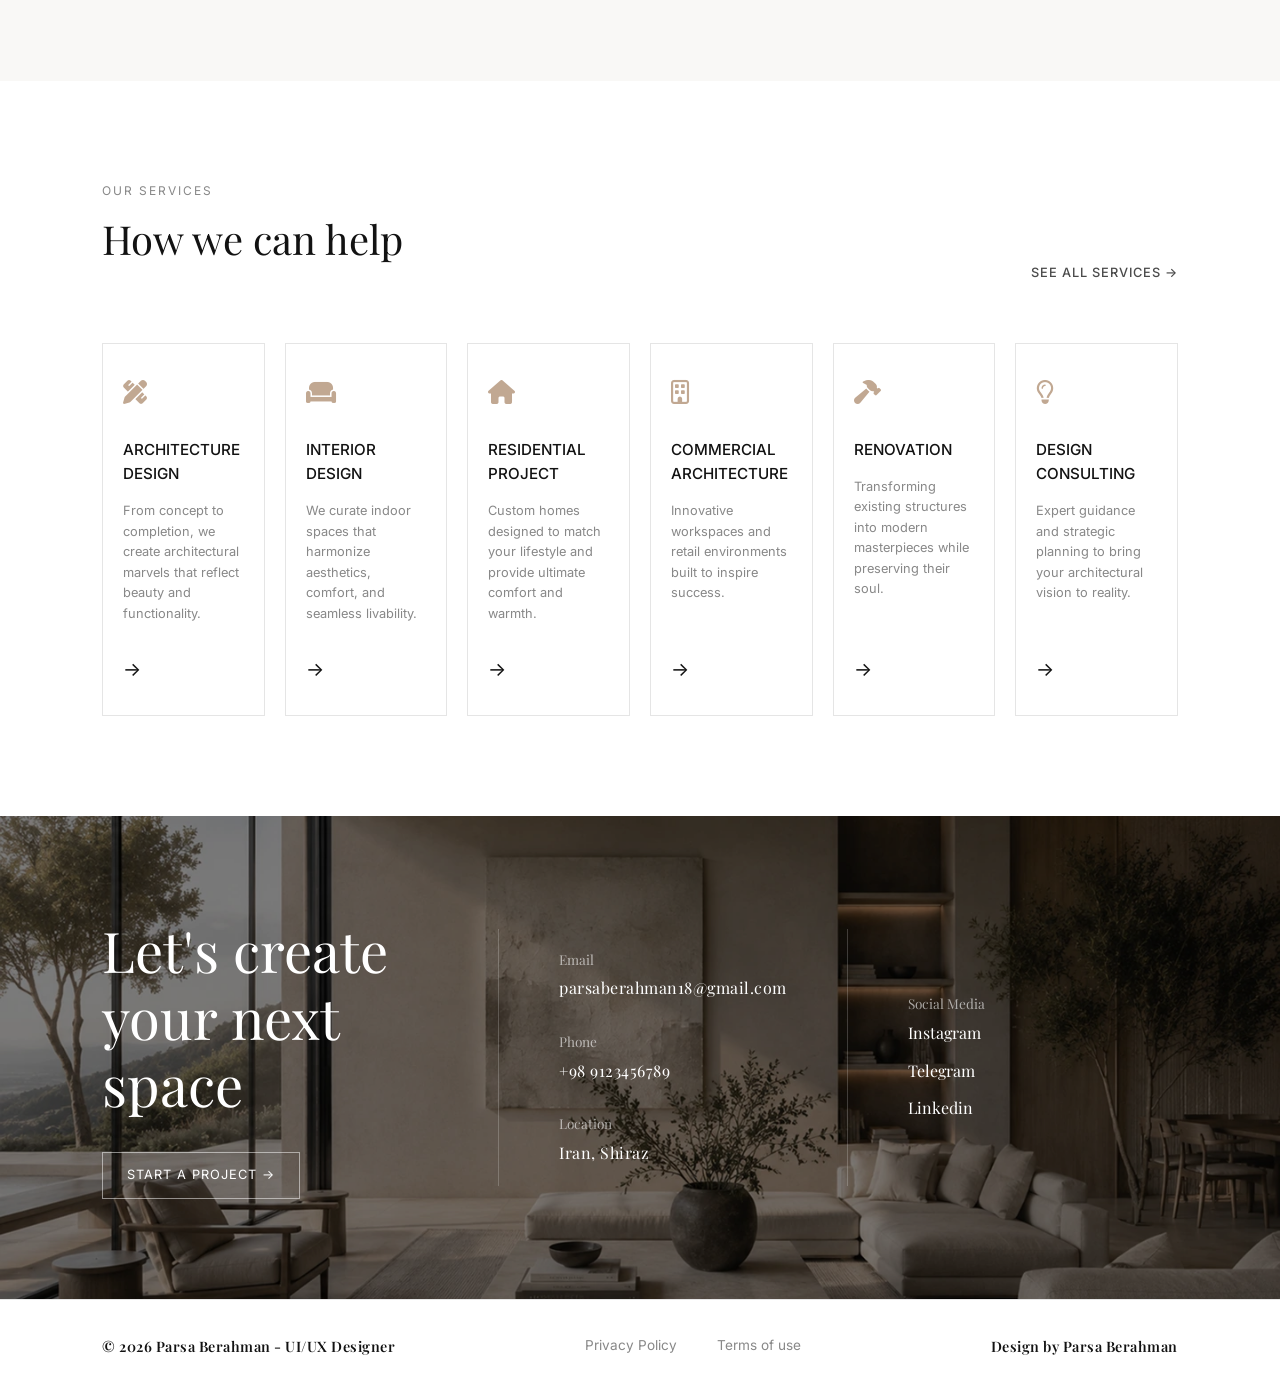
==== commit 71e80aa5: "Update footer layout to a 3-column design with contact info" ====
--- a/index.html
+++ b/index.html
@@ -1,5 +1,6 @@
 <!DOCTYPE html>
 <html lang="en">
+
 <head>
     <meta charset="UTF-8">
     <meta name="viewport" content="width=device-width, initial-scale=1.0">
@@ -7,11 +8,14 @@
     <!-- Google Fonts -->
     <link rel="preconnect" href="https://fonts.googleapis.com">
     <link rel="preconnect" href="https://fonts.gstatic.com" crossorigin>
-    <link href="https://fonts.googleapis.com/css2?family=Inter:wght@300;400;500;600&family=Playfair+Display:ital,wght@0,400;0,600;1,400&display=swap" rel="stylesheet">
+    <link
+        href="https://fonts.googleapis.com/css2?family=Inter:wght@300;400;500;600&family=Playfair+Display:ital,wght@0,400;0,600;1,400&display=swap"
+        rel="stylesheet">
     <!-- FontAwesome for Icons -->
     <link rel="stylesheet" href="https://cdnjs.cloudflare.com/ajax/libs/font-awesome/6.4.0/css/all.min.css">
     <link rel="stylesheet" href="style.css">
 </head>
+
 <body>
 
     <!-- Header & Hero Section -->
@@ -19,10 +23,10 @@
         <nav class="navbar">
             <div class="logo">ARCADIA</div>
             <ul class="nav-links">
-                <li><a href="#">PROJECTS</a></li>
-                <li><a href="#">ABOUT</a></li>
-                <li><a href="#">SERVICES</a></li>
-                <li><a href="#">JOURNAL</a></li>
+                <li><a href="projects.html">PROJECTS</a></li>
+                <li><a href="about.html">ABOUT</a></li>
+                <li><a href="services.html">SERVICES</a></li>
+                <li><a href="journal.html">JOURNAL</a></li>
             </ul>
             <a href="#" class="btn btn-outline">START A PROJECT &rarr;</a>
         </nav>
@@ -51,7 +55,7 @@
             <!-- Column 1 -->
             <div class="project-col">
                 <div class="project-card large-card">
-                    <img src="assets/project-1.jpg" alt="Cliff House" class="project-img">
+                    <img src="assets/project-1.webp" alt="Cliff House" class="project-img">
                     <div class="project-info">
                         <h3>Cliff House</h3>
                         <p>USA, CALIFORNIA<br>2023<br><span>Private Residence</span></p>
@@ -61,14 +65,14 @@
             <!-- Column 2 -->
             <div class="project-col center-col">
                 <div class="project-card small-card">
-                    <img src="assets/project-2.jpg" alt="Lakeside Villa" class="project-img">
+                    <img src="assets/project-2.webp" alt="Lakeside Villa" class="project-img">
                     <div class="project-info">
                         <h3>Lakeside Villa</h3>
                         <p>IRAN, TEHRAN<br>2021<br><span>Private Residence</span></p>
                     </div>
                 </div>
                 <div class="project-card small-card">
-                    <img src="assets/project-3.jpg" alt="Urban Retreat" class="project-img">
+                    <img src="assets/project-3.webp" alt="Urban Retreat" class="project-img">
                     <div class="project-info">
                         <h3>Urban Retreat</h3>
                         <p>ITALY, ROME<br>2022<br><span>Private Residence</span></p>
@@ -78,7 +82,7 @@
             <!-- Column 3 -->
             <div class="project-col offset-col">
                 <div class="project-card large-card">
-                    <img src="assets/project-4.jpg" alt="Aurora House" class="project-img">
+                    <img src="assets/project-4.webp" alt="Aurora House" class="project-img">
                     <div class="project-info">
                         <h3>Aurora House</h3>
                         <p>IRAN, SHIRAZ<br>2020<br><span>Villa</span></p>
@@ -91,16 +95,17 @@
     <!-- About / Founder Section -->
     <section class="founder-section section-padding">
         <div class="founder-img-wrapper">
-            <img src="assets/founder.jpg" alt="Founder" class="founder-img">
+            <img src="assets/founder.webp" alt="Founder" class="founder-img">
         </div>
         <div class="founder-content">
             <span class="section-subtitle">A CUTTING-EDGE FIRM</span>
             <h2 class="section-title">Designing meaningful<br>spaces for human life</h2>
-            <p class="description">We believe architecture is more than just forms and structures. It's about creating spaces that inspire, connect, and elevate everyday life.</p>
+            <p class="description">We believe architecture is more than just forms and structures. It's about creating
+                spaces that inspire, connect, and elevate everyday life.</p>
             <div class="founder-signature">
-                <img src="assets/signature.png" alt="Signature" class="signature">
+                <img src="assets/signature.webp" alt="Signature" class="signature">
                 <div class="founder-name">
-                    <h4>PABLO HERRERA</h4>
+                    <h4>Parsa Berahman</h4>
                     <span>FOUNDER & PRINCIPAL ARCHITECT</span>
                 </div>
             </div>
@@ -166,7 +171,8 @@
             <div class="service-card">
                 <div class="service-icon"><i class="fa-solid fa-pen-ruler"></i></div>
                 <h4>Architecture Design</h4>
-                <p>From concept to completion, we create architectural marvels that reflect beauty and functionality.</p>
+                <p>From concept to completion, we create architectural marvels that reflect beauty and functionality.
+                </p>
                 <a href="#" class="service-link">&rarr;</a>
             </div>
             <!-- Service 2 -->
@@ -208,13 +214,60 @@
     </section>
 
     <!-- Footer CTA Section -->
-    <footer class="footer-cta">
-        <div class="footer-content">
-            <h2>Let's create<br>your next space</h2>
-            <a href="#" class="btn btn-outline footer-btn">GET IN TOUCH &rarr;</a>
+    <!-- Main Footer CTA Section (3 Columns) -->
+    <footer class="footer-cta" style="background-image: url('assets/footer-bg.webp');">
+        <div class="footer-content-grid">
+            
+            <!-- Column 1: Title & Button -->
+            <div class="footer-col footer-col-left">
+                <h2>Let's create<br>your next space</h2>
+                <a href="contact.html" class="btn btn-outline footer-btn">START A PROJECT &rarr;</a>
+            </div>
+            
+            <!-- Column 2: Contact Info -->
+            <div class="footer-col footer-col-center">
+                <div class="contact-item">
+                    <span>Email</span>
+                    <p>parsaberahman18@gmail.com</p>
+                </div>
+                <div class="contact-item">
+                    <span>Phone</span>
+                    <p>+98 9123456789</p>
+                </div>
+                <div class="contact-item">
+                    <span>Location</span>
+                    <p>Iran, Shiraz</p>
+                </div>
+            </div>
+
+            <!-- Column 3: Social Media -->
+            <div class="footer-col footer-col-right">
+                <div class="contact-item">
+                    <span>Social Media</span>
+                    <div class="social-text-links">
+                        <a href="#">Instagram</a>
+                        <a href="#">Telegram</a>
+                        <a href="#">Linkedin</a>
+                    </div>
+                </div>
+            </div>
+
         </div>
     </footer>
-
+    <!-- Main Site Footer (Copyright) -->
+    <footer class="site-footer">
+        <div class="footer-left">
+            &copy; 2026 Parsa Berahman - UI/UX Designer
+        </div>
+        <div class="footer-center">
+            <a href="#">Privacy Policy</a>
+            <a href="#">Terms of use</a>
+        </div>
+        <div class="footer-right">
+            Design by Parsa Berahman
+        </div>
+    </footer>
     <script src="script.js"></script>
 </body>
+
 </html>
--- a/style.css
+++ b/style.css
@@ -105,7 +105,7 @@
 /* --- Header & Hero --- */
 .hero-section {
     height: 100vh;
-    background: url('assets/hero-bg.jpg') center/cover no-repeat;
+    background: url('assets/hero-bg.webp') center/cover no-repeat;
     position: relative;
     display: flex;
     flex-direction: column;
@@ -431,91 +431,121 @@
     align-self: flex-start;
 }
 
-/* --- Footer CTA --- */
+/* --- Footer CTA (New 3-Column Layout) --- */
 .footer-cta {
-    height: 80vh;
-    background: url('assets/footer-bg.jpg') center/cover no-repeat;
     position: relative;
-    display: flex;
-    align-items: flex-end;
-    padding: 8%;
-}
-
+    background-size: cover;
+    background-position: center;
+    padding: 100px 8%;
+    color: #fff;
+    display: flex;
+    align-items: center;
+}
+
+/* لایه تیره روی عکس بک‌گراند تا متن‌ها خوانا بمانند */
 .footer-cta::before {
     content: '';
     position: absolute;
-    top: 0;
-    left: 0;
-    width: 100%;
-    height: 100%;
-    background: linear-gradient(to top, rgba(0, 0, 0, 0.7) 0%, rgba(0, 0, 0, 0.1) 100%);
-}
-
-.footer-content {
+    top: 0; left: 0; width: 100%; height: 100%;
+    background: rgba(0, 0, 0, 0.4); 
+    z-index: 1;
+}
+
+.footer-content-grid {
     position: relative;
     z-index: 2;
+    display: grid;
+    grid-template-columns: 1.2fr 1fr 1fr; /* ستون اول کمی عریض‌تر */
+    width: 100%;
+    align-items: center;
+}
+
+.footer-col {
+    padding: 0 40px;
+}
+
+/* خطوط عمودی ظریف بین ستون‌ها (طبق عکس) */
+.footer-col-center {
+    border-left: 1px solid rgba(255, 255, 255, 0.2);
+    border-right: 1px solid rgba(255, 255, 255, 0.2);
+    padding: 20px 60px;
+}
+
+.footer-col-right {
+    padding-left: 60px;
+}
+
+.footer-col-left {
+    padding-left: 0;
+}
+
+.footer-col-left h2 {
+    font-size: 3.5rem;
     color: #fff;
-}
-
-.footer-content h2 {
-    font-size: 4rem;
+    line-height: 1.2;
+    margin-bottom: 35px;
+    font-family: var(--font-heading);
+    font-weight: 400;
+}
+
+/* استایل بخش‌های تماس و شبکه‌های اجتماعی */
+.contact-item {
+    margin-bottom: 30px;
+}
+
+.contact-item:last-child {
+    margin-bottom: 0;
+}
+
+.contact-item span {
+    display: block;
+    font-size: 0.85rem;
+    color: rgba(255, 255, 255, 0.6);
+    margin-bottom: 5px;
+    font-family: var(--font-heading);
+}
+
+.contact-item p {
+    font-size: 1rem;
     color: #fff;
-    line-height: 1.1;
-    margin-bottom: 30px;
-}
-
-/* --- Responsive Design Basics --- */
+    font-family: var(--font-heading); /* فونت‌های این بخش در عکس کلاسیک هستند */
+    letter-spacing: 0.5px;
+}
+
+.social-text-links {
+    display: flex;
+    flex-direction: column;
+    gap: 12px;
+}
+
+.social-text-links a {
+    font-size: 1rem;
+    color: #fff;
+    font-family: var(--font-heading);
+    transition: var(--transition);
+}
+
+.social-text-links a:hover {
+    color: #c1a892;
+}
+
+/* ریسپانسیو کردن فوتر برای موبایل و تبلت */
 @media (max-width: 1024px) {
-
-    .projects-grid,
-    .philosophy-right {
-        grid-template-columns: repeat(2, 1fr);
-        flex-wrap: wrap;
-    }
-
-    .services-grid {
-        grid-template-columns: repeat(3, 1fr);
-    }
-
-    .founder-section {
-        flex-direction: column;
-    }
-
-    .founder-stats {
+    .footer-content-grid {
+        grid-template-columns: 1fr;
+        gap: 40px;
+    }
+    .footer-col, .footer-col-center, .footer-col-right, .footer-col-left {
+        padding: 0;
+    }
+    .footer-col-center {
         border-left: none;
-        border-top: 1px solid var(--border-color);
-        padding-top: 40px;
-        padding-left: 0;
-        flex-direction: row;
-    }
-}
-
-@media (max-width: 768px) {
-    .hero-title {
-        font-size: 3rem;
-    }
-
-    .services-grid {
-        grid-template-columns: repeat(2, 1fr);
-    }
-
-    .philosophy-section,
-    .project-col {
-        flex-direction: column;
-    }
-
-    .project-col.offset-col {
-        padding-top: 0;
-    }
-
-    .nav-links {
-        display: none;
-    }
-
-    /* Mobile menu needed */
-}
-
-/* =========================================
+        border-right: none;
+        border-top: 1px solid rgba(255, 255, 255, 0.2);
+        border-bottom: 1px solid rgba(255, 255, 255, 0.2);
+        padding: 40px 0;
+    }
+}/* =========================================
    INNER PAGES STYLES (Projects, About, etc.)
    ========================================= */
 
@@ -1095,4 +1125,54 @@
         flex-direction: column;
         gap: 40px;
     }
+}
+/* =========================================
+   BOTTOM COPYRIGHT FOOTER
+   ========================================= */
+
+.site-footer {
+    background-color: #fff;
+    padding: 35px 8%;
+    display: flex;
+    justify-content: space-between;
+    align-items: center;
+    border-top: 1px solid var(--border-color); /* یک خط خیلی کمرنگ در بالای فوتر */
+    font-family: var(--font-heading); /* استفاده از فونت کلاسیک (شبیه عکس) */
+    font-size: 0.9rem;
+}
+
+.site-footer .footer-left,
+.site-footer .footer-right {
+    color: var(--primary-color);
+    font-weight: 600;
+    letter-spacing: 0.5px;
+}
+
+.site-footer .footer-center {
+    display: flex;
+    gap: 40px;
+}
+
+.site-footer .footer-center a {
+    color: #888;
+    font-family: var(--font-body); /* فونت ساده برای لینک‌ها */
+    font-size: 0.85rem;
+    transition: var(--transition);
+}
+
+.site-footer .footer-center a:hover {
+    color: var(--primary-color);
+}
+
+/* برای اینکه در موبایل هم مرتب و زیبا نمایش داده شود */
+@media (max-width: 768px) {
+    .site-footer {
+        flex-direction: column;
+        gap: 20px;
+        text-align: center;
+        padding: 30px 5%;
+    }
+    .site-footer .footer-center {
+        gap: 20px;
+    }
 }
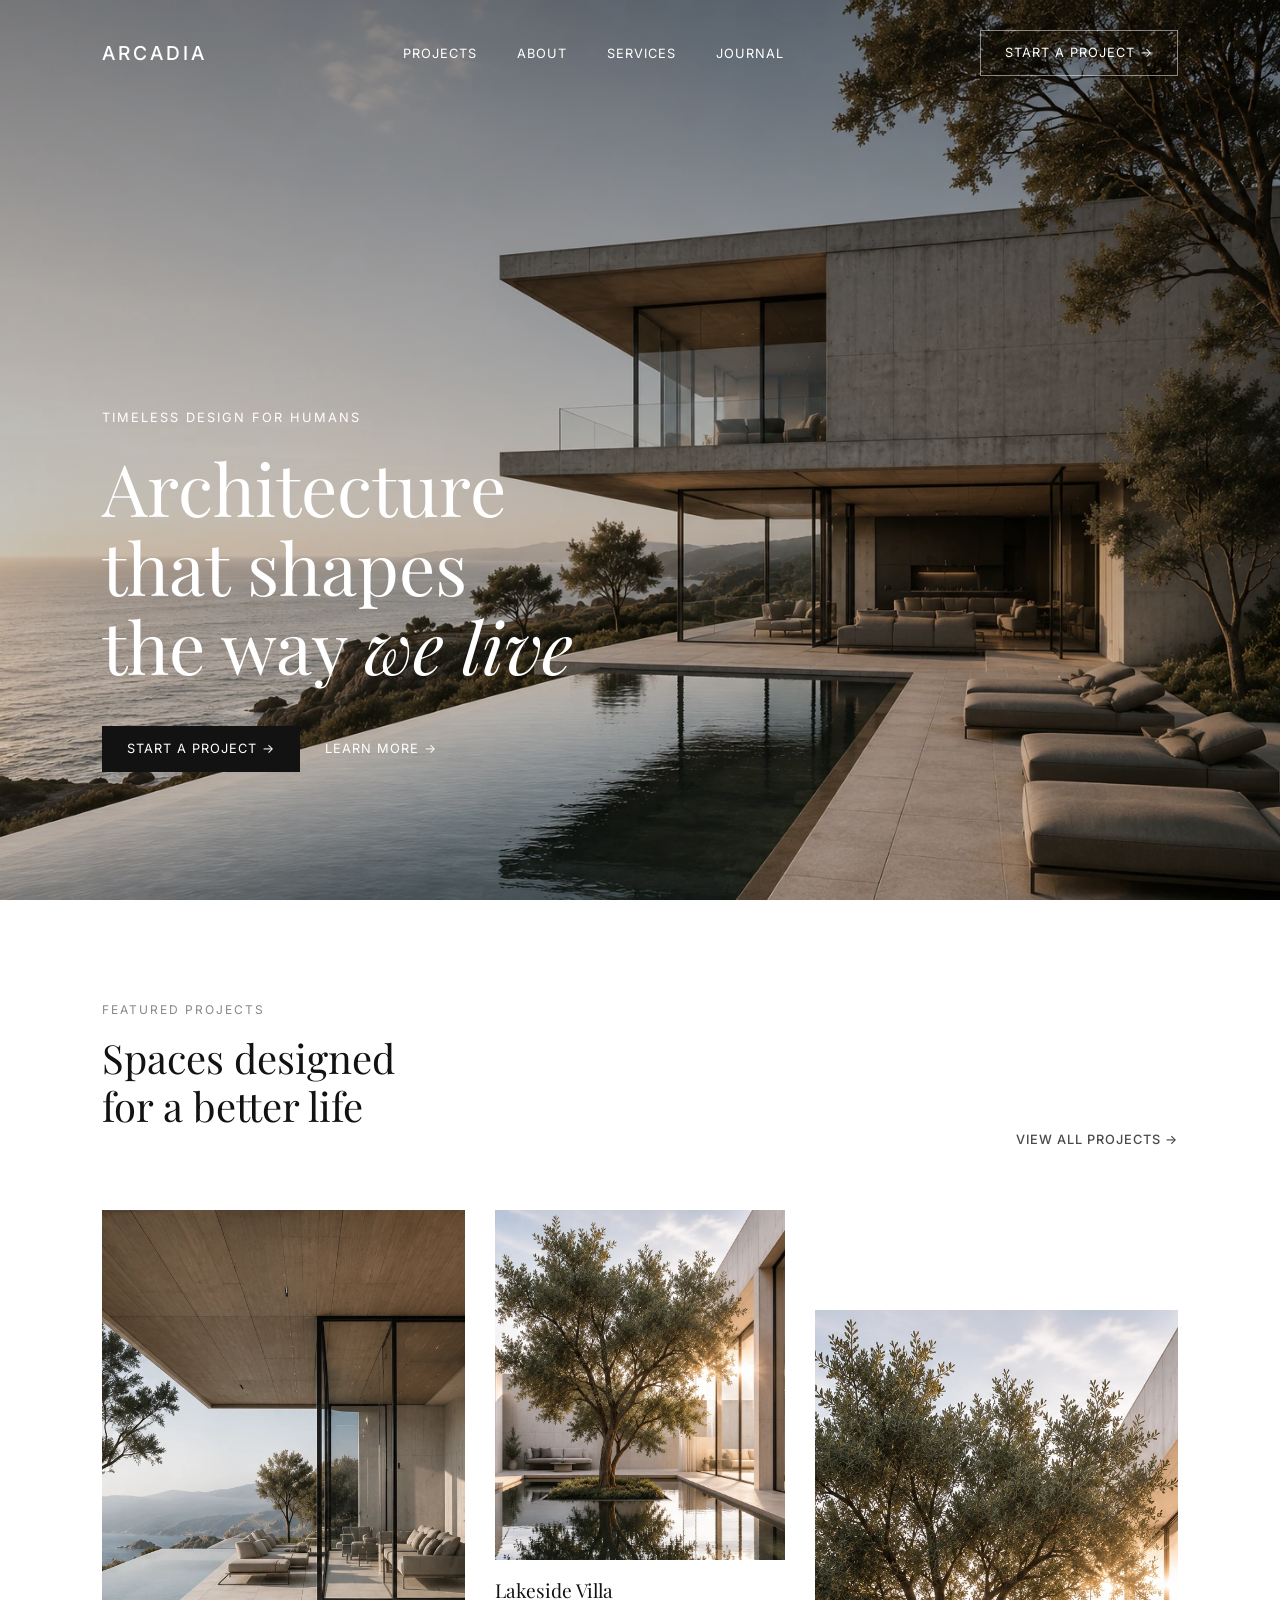
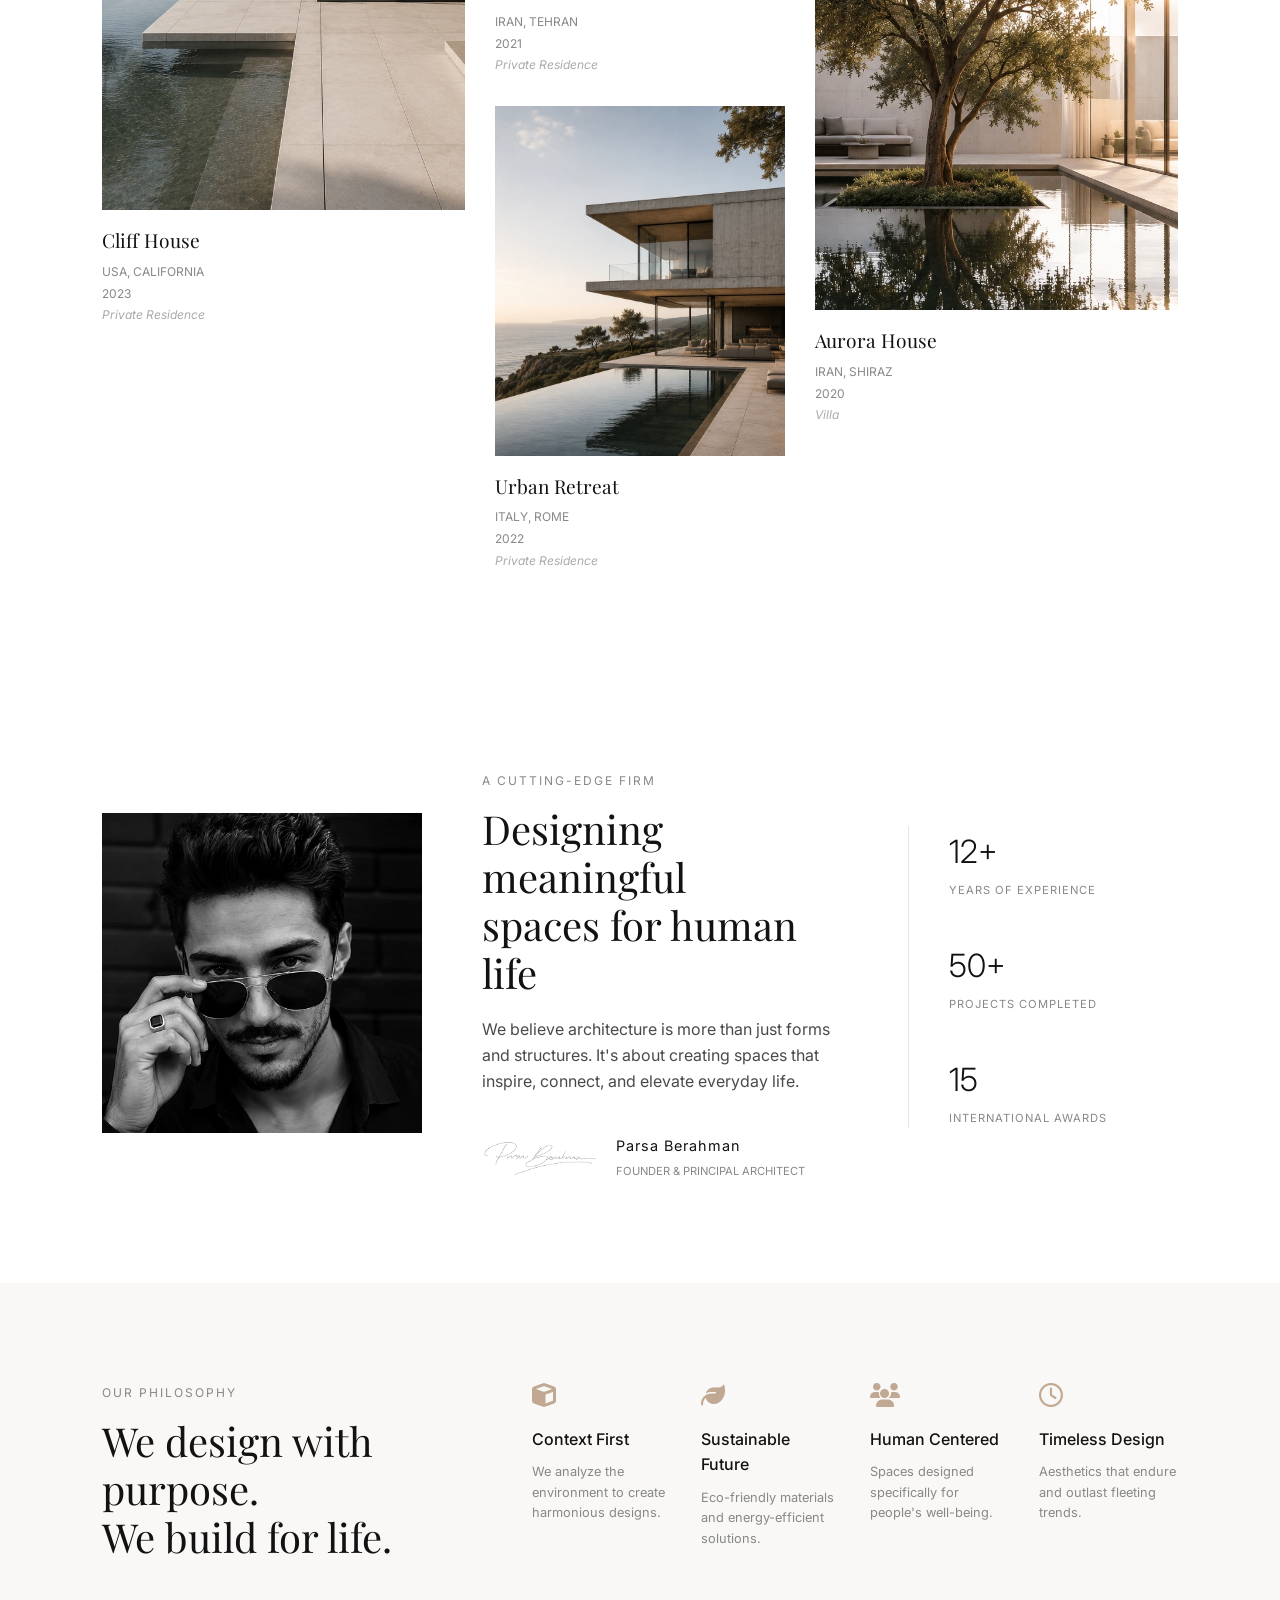
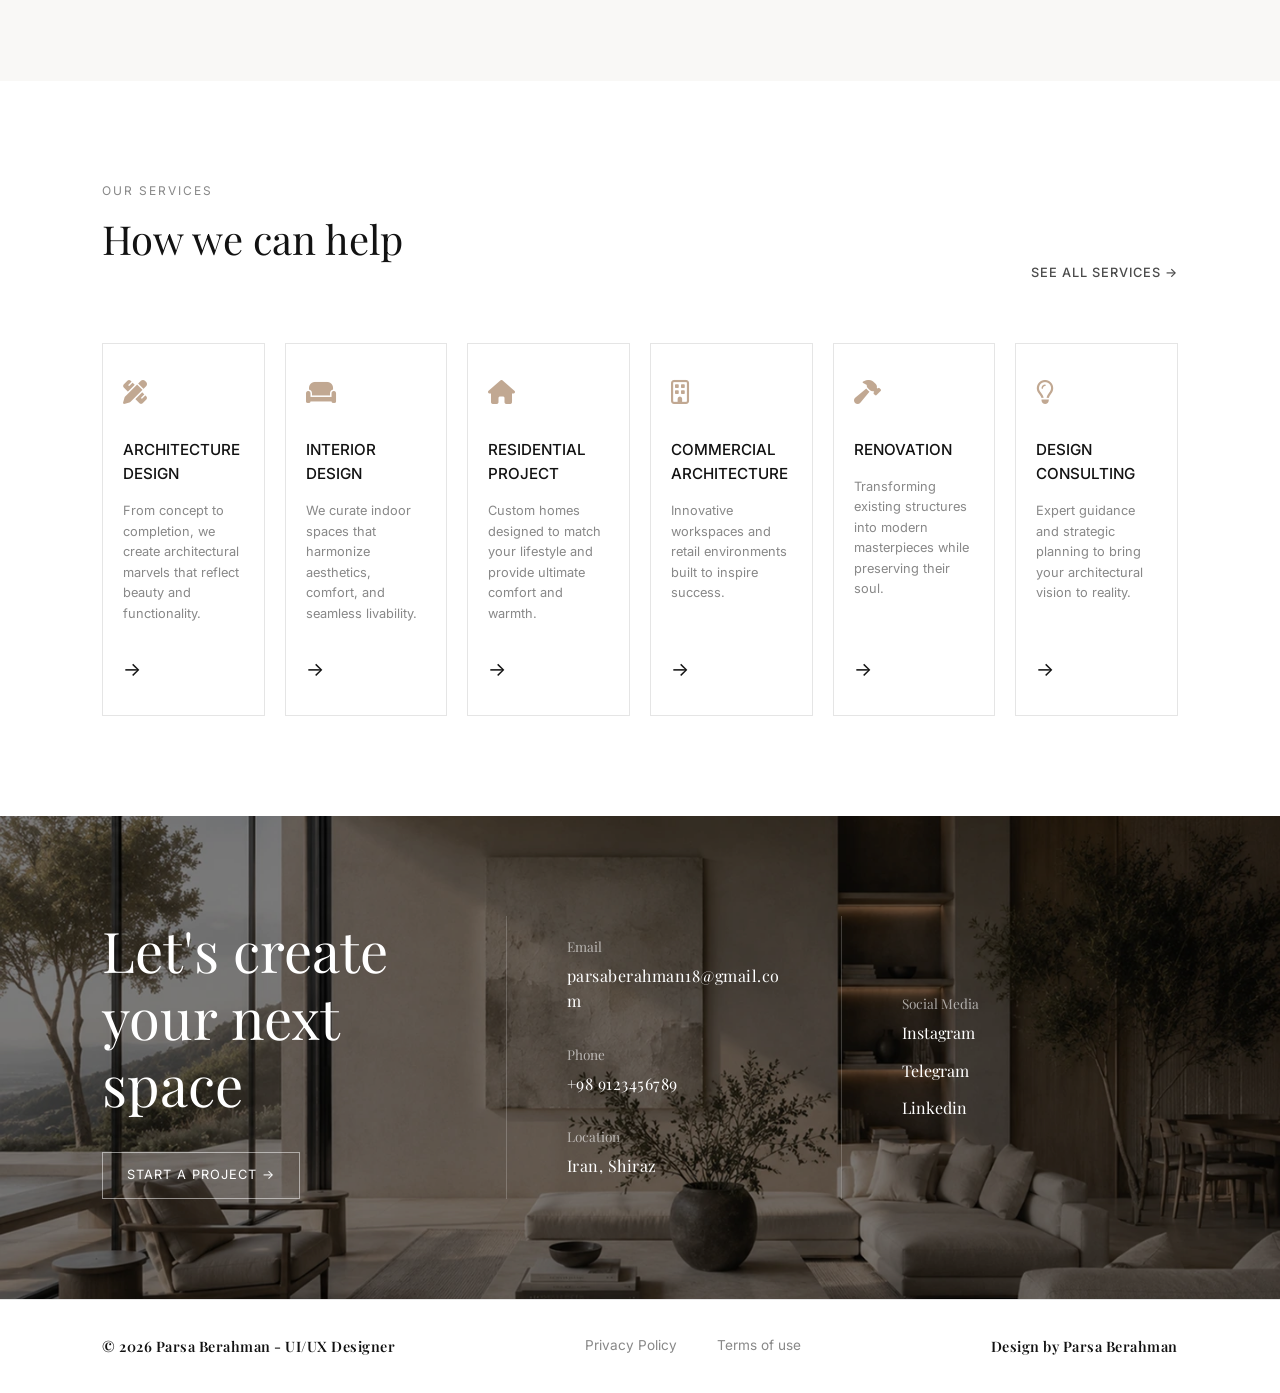
==== commit 9b7d6502: "Force 1-column layout for philosophy and founder sections on mobile" ====
--- a/index.html
+++ b/index.html
@@ -3,6 +3,7 @@
 
 <head>
     <meta charset="UTF-8">
+
     <meta name="viewport" content="width=device-width, initial-scale=1.0">
     <title>Arcadia - Architecture</title>
     <!-- Google Fonts -->
@@ -21,22 +22,29 @@
     <!-- Header & Hero Section -->
     <header class="hero-section">
         <nav class="navbar">
-            <div class="logo">ARCADIA</div>
+            <a href="index.html" class="logo">ARCADIA</a>
+
+            <div class="menu-toggle">
+                <i class="fa-solid fa-bars"></i>
+            </div>
+
             <ul class="nav-links">
                 <li><a href="projects.html">PROJECTS</a></li>
                 <li><a href="about.html">ABOUT</a></li>
                 <li><a href="services.html">SERVICES</a></li>
                 <li><a href="journal.html">JOURNAL</a></li>
+                <li class="mobile-only-btn"><a href="contact.html">START A PROJECT</a></li>
             </ul>
-            <a href="#" class="btn btn-outline">START A PROJECT &rarr;</a>
+
+            <a href="contact.html" class="btn btn-outline desktop-btn">START A PROJECT &rarr;</a>
         </nav>
 
         <div class="hero-content">
             <span class="subtitle">TIMELESS DESIGN FOR HUMANS</span>
             <h1 class="hero-title">Architecture<br>that shapes<br>the way <i>we live</i></h1>
             <div class="hero-buttons">
-                <a href="#" class="btn btn-dark">START A PROJECT &rarr;</a>
-                <a href="#" class="btn btn-text">LEARN MORE &rarr;</a>
+                <a href="https://madebyparsa.com/" class="btn btn-dark">START A PROJECT &rarr;</a>
+                <a href="https://madebyparsa.com/" class="btn btn-text">LEARN MORE &rarr;</a>
             </div>
         </div>
     </header>
@@ -48,7 +56,7 @@
                 <span class="section-subtitle">FEATURED PROJECTS</span>
                 <h2 class="section-title">Spaces designed<br>for a better life</h2>
             </div>
-            <a href="#" class="view-all">VIEW ALL PROJECTS &rarr;</a>
+            <a href="https://madebyparsa.com/" class="view-all">VIEW ALL PROJECTS &rarr;</a>
         </div>
 
         <div class="projects-grid">
@@ -163,7 +171,7 @@
                 <span class="section-subtitle">OUR SERVICES</span>
                 <h2 class="section-title">How we can help</h2>
             </div>
-            <a href="#" class="view-all">SEE ALL SERVICES &rarr;</a>
+            <a href="https://madebyparsa.com/" class="view-all">SEE ALL SERVICES &rarr;</a>
         </div>
 
         <div class="services-grid">
@@ -173,57 +181,56 @@
                 <h4>Architecture Design</h4>
                 <p>From concept to completion, we create architectural marvels that reflect beauty and functionality.
                 </p>
-                <a href="#" class="service-link">&rarr;</a>
+                <a href="https://madebyparsa.com/" class="service-link">&rarr;</a>
             </div>
             <!-- Service 2 -->
             <div class="service-card">
                 <div class="service-icon"><i class="fa-solid fa-couch"></i></div>
                 <h4>Interior Design</h4>
                 <p>We curate indoor spaces that harmonize aesthetics, comfort, and seamless livability.</p>
-                <a href="#" class="service-link">&rarr;</a>
+                <a href="https://madebyparsa.com/" class="service-link">&rarr;</a>
             </div>
             <!-- Service 3 -->
             <div class="service-card">
                 <div class="service-icon"><i class="fa-solid fa-house"></i></div>
                 <h4>Residential Project</h4>
                 <p>Custom homes designed to match your lifestyle and provide ultimate comfort and warmth.</p>
-                <a href="#" class="service-link">&rarr;</a>
+                <a href="https://madebyparsa.com/" class="service-link">&rarr;</a>
             </div>
             <!-- Service 4 -->
             <div class="service-card">
                 <div class="service-icon"><i class="fa-regular fa-building"></i></div>
                 <h4>Commercial Architecture</h4>
                 <p>Innovative workspaces and retail environments built to inspire success.</p>
-                <a href="#" class="service-link">&rarr;</a>
+                <a href="https://madebyparsa.com/" class="service-link">&rarr;</a>
             </div>
             <!-- Service 5 -->
             <div class="service-card">
                 <div class="service-icon"><i class="fa-solid fa-hammer"></i></div>
                 <h4>Renovation</h4>
                 <p>Transforming existing structures into modern masterpieces while preserving their soul.</p>
-                <a href="#" class="service-link">&rarr;</a>
+                <a href="https://madebyparsa.com/" class="service-link">&rarr;</a>
             </div>
             <!-- Service 6 -->
             <div class="service-card">
                 <div class="service-icon"><i class="fa-regular fa-lightbulb"></i></div>
                 <h4>Design Consulting</h4>
                 <p>Expert guidance and strategic planning to bring your architectural vision to reality.</p>
-                <a href="#" class="service-link">&rarr;</a>
-            </div>
-        </div>
-    </section>
-
-    <!-- Footer CTA Section -->
+                <a href="https://madebyparsa.com/" class="service-link">&rarr;</a>
+            </div>
+        </div>
+    </section>
+
     <!-- Main Footer CTA Section (3 Columns) -->
     <footer class="footer-cta" style="background-image: url('assets/footer-bg.webp');">
         <div class="footer-content-grid">
-            
+
             <!-- Column 1: Title & Button -->
             <div class="footer-col footer-col-left">
                 <h2>Let's create<br>your next space</h2>
                 <a href="contact.html" class="btn btn-outline footer-btn">START A PROJECT &rarr;</a>
             </div>
-            
+
             <!-- Column 2: Contact Info -->
             <div class="footer-col footer-col-center">
                 <div class="contact-item">
@@ -245,9 +252,9 @@
                 <div class="contact-item">
                     <span>Social Media</span>
                     <div class="social-text-links">
-                        <a href="#">Instagram</a>
-                        <a href="#">Telegram</a>
-                        <a href="#">Linkedin</a>
+                        <a href="https://madebyparsa.com/">Instagram</a>
+                        <a href="https://madebyparsa.com/">Telegram</a>
+                        <a href="https://madebyparsa.com/">Linkedin</a>
                     </div>
                 </div>
             </div>
@@ -260,8 +267,8 @@
             &copy; 2026 Parsa Berahman - UI/UX Designer
         </div>
         <div class="footer-center">
-            <a href="#">Privacy Policy</a>
-            <a href="#">Terms of use</a>
+            <a href="https://madebyparsa.com/">Privacy Policy</a>
+            <a href="https://madebyparsa.com/">Terms of use</a>
         </div>
         <div class="footer-right">
             Design by Parsa Berahman
--- a/style.css
+++ b/style.css
@@ -442,12 +442,14 @@
     align-items: center;
 }
 
-/* لایه تیره روی عکس بک‌گراند تا متن‌ها خوانا بمانند */
 .footer-cta::before {
     content: '';
     position: absolute;
-    top: 0; left: 0; width: 100%; height: 100%;
-    background: rgba(0, 0, 0, 0.4); 
+    top: 0;
+    left: 0;
+    width: 100%;
+    height: 100%;
+    background: rgba(0, 0, 0, 0.4);
     z-index: 1;
 }
 
@@ -455,7 +457,8 @@
     position: relative;
     z-index: 2;
     display: grid;
-    grid-template-columns: 1.2fr 1fr 1fr; /* ستون اول کمی عریض‌تر */
+    grid-template-columns: 1.2fr 1fr 1fr;
+
     width: 100%;
     align-items: center;
 }
@@ -464,7 +467,7 @@
     padding: 0 40px;
 }
 
-/* خطوط عمودی ظریف بین ستون‌ها (طبق عکس) */
+/* lines */
 .footer-col-center {
     border-left: 1px solid rgba(255, 255, 255, 0.2);
     border-right: 1px solid rgba(255, 255, 255, 0.2);
@@ -488,7 +491,7 @@
     font-weight: 400;
 }
 
-/* استایل بخش‌های تماس و شبکه‌های اجتماعی */
+/* social media */
 .contact-item {
     margin-bottom: 30px;
 }
@@ -508,7 +511,8 @@
 .contact-item p {
     font-size: 1rem;
     color: #fff;
-    font-family: var(--font-heading); /* فونت‌های این بخش در عکس کلاسیک هستند */
+    font-family: var(--font-heading);
+
     letter-spacing: 0.5px;
 }
 
@@ -529,15 +533,20 @@
     color: #c1a892;
 }
 
-/* ریسپانسیو کردن فوتر برای موبایل و تبلت */
+
 @media (max-width: 1024px) {
     .footer-content-grid {
         grid-template-columns: 1fr;
         gap: 40px;
     }
-    .footer-col, .footer-col-center, .footer-col-right, .footer-col-left {
+
+    .footer-col,
+    .footer-col-center,
+    .footer-col-right,
+    .footer-col-left {
         padding: 0;
     }
+
     .footer-col-center {
         border-left: none;
         border-right: none;
@@ -545,7 +554,9 @@
         border-bottom: 1px solid rgba(255, 255, 255, 0.2);
         padding: 40px 0;
     }
-}/* =========================================
+}
+
+/* =========================================
    INNER PAGES STYLES (Projects, About, etc.)
    ========================================= */
 
@@ -627,7 +638,7 @@
 }
 
 /* Responsive adjustments for the new grid */
-@media (max-width: 768px) {
+@media (max-width: 992px) {
     .portfolio-grid {
         flex-direction: column;
         gap: 40px;
@@ -735,7 +746,7 @@
     }
 }
 
-@media (max-width: 768px) {
+@media (max-width: 992px) {
     .about-story {
         flex-direction: column;
         gap: 30px;
@@ -984,7 +995,7 @@
     }
 }
 
-@media (max-width: 768px) {
+@media (max-width: 992px) {
     .journal-grid {
         grid-template-columns: 1fr;
     }
@@ -1126,6 +1137,7 @@
         gap: 40px;
     }
 }
+
 /* =========================================
    BOTTOM COPYRIGHT FOOTER
    ========================================= */
@@ -1136,8 +1148,10 @@
     display: flex;
     justify-content: space-between;
     align-items: center;
-    border-top: 1px solid var(--border-color); /* یک خط خیلی کمرنگ در بالای فوتر */
-    font-family: var(--font-heading); /* استفاده از فونت کلاسیک (شبیه عکس) */
+    border-top: 1px solid var(--border-color);
+
+    font-family: var(--font-heading);
+
     font-size: 0.9rem;
 }
 
@@ -1155,7 +1169,8 @@
 
 .site-footer .footer-center a {
     color: #888;
-    font-family: var(--font-body); /* فونت ساده برای لینک‌ها */
+    font-family: var(--font-body);
+
     font-size: 0.85rem;
     transition: var(--transition);
 }
@@ -1164,15 +1179,310 @@
     color: var(--primary-color);
 }
 
-/* برای اینکه در موبایل هم مرتب و زیبا نمایش داده شود */
-@media (max-width: 768px) {
+
+@media (max-width: 992px) {
     .site-footer {
         flex-direction: column;
         gap: 20px;
         text-align: center;
         padding: 30px 5%;
     }
+
     .site-footer .footer-center {
         gap: 20px;
     }
+}
+
+/* =========================================
+   MOBILE RESPONSIVE & HAMBURGER MENU
+   ========================================= */
+
+.menu-toggle {
+    display: none;
+    font-size: 1.5rem;
+    cursor: pointer;
+    z-index: 1001;
+}
+
+.mobile-only-btn {
+    display: none;
+}
+
+@media (max-width: 992px) {
+
+    /* General Spacing & Typography */
+    .section-padding {
+        padding: 60px 5%;
+    }
+
+    .hero-title {
+        font-size: 2.8rem;
+        margin-bottom: 20px;
+    }
+
+    .section-title {
+        font-size: 2rem;
+        line-height: 1.3;
+    }
+
+    /* Navbar & Mobile Menu Overlay */
+    .menu-toggle {
+        display: block;
+    }
+
+    .desktop-btn {
+        display: none;
+    }
+
+    .nav-links {
+        position: fixed;
+        top: 0;
+        right: -100%;
+        width: 100%;
+        height: 100vh;
+        background: #fff;
+        flex-direction: column;
+        justify-content: center;
+        align-items: center;
+        gap: 30px;
+        transition: right 0.4s ease;
+        z-index: 1000;
+    }
+
+    .nav-links.active {
+        right: 0;
+    }
+
+    .nav-links li a {
+        color: var(--primary-color) !important;
+        font-size: 1.5rem;
+        font-family: var(--font-heading);
+    }
+
+    .mobile-only-btn {
+        display: block;
+        margin-top: 20px;
+        border: 1px solid var(--primary-color);
+        padding: 10px 20px;
+    }
+
+    .mobile-only-btn a {
+        font-size: 1rem !important;
+        font-family: var(--font-body) !important;
+    }
+
+    /* Footer adjustments */
+    .footer-col-left h2 {
+        font-size: 2.5rem;
+        margin-bottom: 20px;
+    }
+
+    .footer-col-center {
+        padding: 30px 0;
+        border-top: 1px solid rgba(255, 255, 255, 0.2);
+        border-bottom: 1px solid rgba(255, 255, 255, 0.2);
+        border-left: none;
+        border-right: none;
+    }
+
+    .footer-col-right {
+        padding-left: 0;
+        padding-top: 20px;
+    }
+
+    /* Project & Image adjustments */
+    .large-card .project-img,
+    .small-card .project-img {
+        height: 350px;
+    }
+
+    .page-hero {
+        height: 50vh;
+    }
+}
+
+@media (max-width: 480px) {
+
+    .team-grid,
+    .services-grid {
+        grid-template-columns: 1fr;
+    }
+
+    .hero-title {
+        font-size: 2.2rem;
+    }
+
+    .large-card .project-img,
+    .small-card .project-img {
+        height: 280px;
+    }
+}
+
+/* =========================================
+   STRICT MOBILE OVERFLOW FIXES
+   ========================================= */
+
+
+html,
+body {
+    max-width: 100vw;
+    overflow-x: hidden;
+}
+
+
+p,
+a,
+h1,
+h2,
+h3,
+span {
+    word-break: break-word;
+    overflow-wrap: break-word;
+}
+
+@media (max-width: 768px) {
+
+
+    .hero-buttons {
+        display: flex;
+        flex-direction: column;
+        gap: 15px;
+        align-items: center;
+        width: 100%;
+    }
+
+    .btn-text {
+        margin-left: 0 !important;
+        padding-top: 0;
+    }
+
+
+    .founder-stats {
+        flex-direction: column !important;
+        gap: 30px !important;
+        padding-top: 30px !important;
+    }
+
+
+    .footer-cta {
+        padding: 60px 5% !important;
+    }
+
+    .footer-content-grid {
+        gap: 30px;
+    }
+
+
+    .hero-title {
+        font-size: 2.2rem !important;
+    }
+
+    .section-title {
+        font-size: 1.8rem !important;
+    }
+
+    .footer-col-left h2 {
+        font-size: 2rem !important;
+    }
+}
+
+/* =========================================
+   FIX OVERFLOW FOR PHILOSOPHY & FOUNDER SECTIONS
+   ========================================= */
+
+@media (max-width: 768px) {
+
+
+    .founder-section {
+        flex-direction: column;
+        gap: 40px;
+        padding: 60px 5% !important;
+    }
+
+    .founder-img-wrapper,
+    .founder-content,
+    .founder-stats {
+        width: 100%;
+        flex: none;
+        padding: 0;
+    }
+
+
+    .philosophy-section {
+        flex-direction: column;
+        gap: 40px;
+        padding: 60px 5% !important;
+    }
+
+    .philosophy-left,
+    .philosophy-right {
+        width: 100%;
+        flex: none;
+    }
+
+    .philosophy-right {
+        display: grid;
+        grid-template-columns: 1fr;
+        /* قرارگیری آیتم‌ها زیر هم در موبایل */
+        gap: 30px;
+    }
+}
+
+
+/* =========================================
+   ULTIMATE MOBILE FIX (UNDER 768px & 480px)
+   ========================================= */
+
+@media (max-width: 768px) {
+
+
+    .founder-section {
+        flex-direction: column !important;
+        display: flex !important;
+        padding: 50px 5% !important;
+    }
+
+    .founder-content,
+    .founder-img-wrapper {
+        width: 100% !important;
+    }
+
+    .founder-signature {
+        flex-direction: column !important;
+        align-items: flex-start !important;
+        gap: 15px !important;
+    }
+
+    .founder-stats {
+        width: 100% !important;
+        display: flex !important;
+        flex-direction: column !important;
+
+        border-left: none !important;
+        border-top: 1px solid var(--border-color) !important;
+        padding-left: 0 !important;
+        padding-top: 40px !important;
+        margin-top: 20px !important;
+        gap: 30px !important;
+    }
+
+
+    .philosophy-section {
+        flex-direction: column !important;
+        display: flex !important;
+        padding: 50px 5% !important;
+    }
+
+    .philosophy-left,
+    .philosophy-right {
+        width: 100% !important;
+    }
+
+    .philosophy-right {
+        display: grid !important;
+
+        grid-template-columns: 1fr !important;
+        gap: 40px !important;
+        margin-top: 30px !important;
+    }
 }
